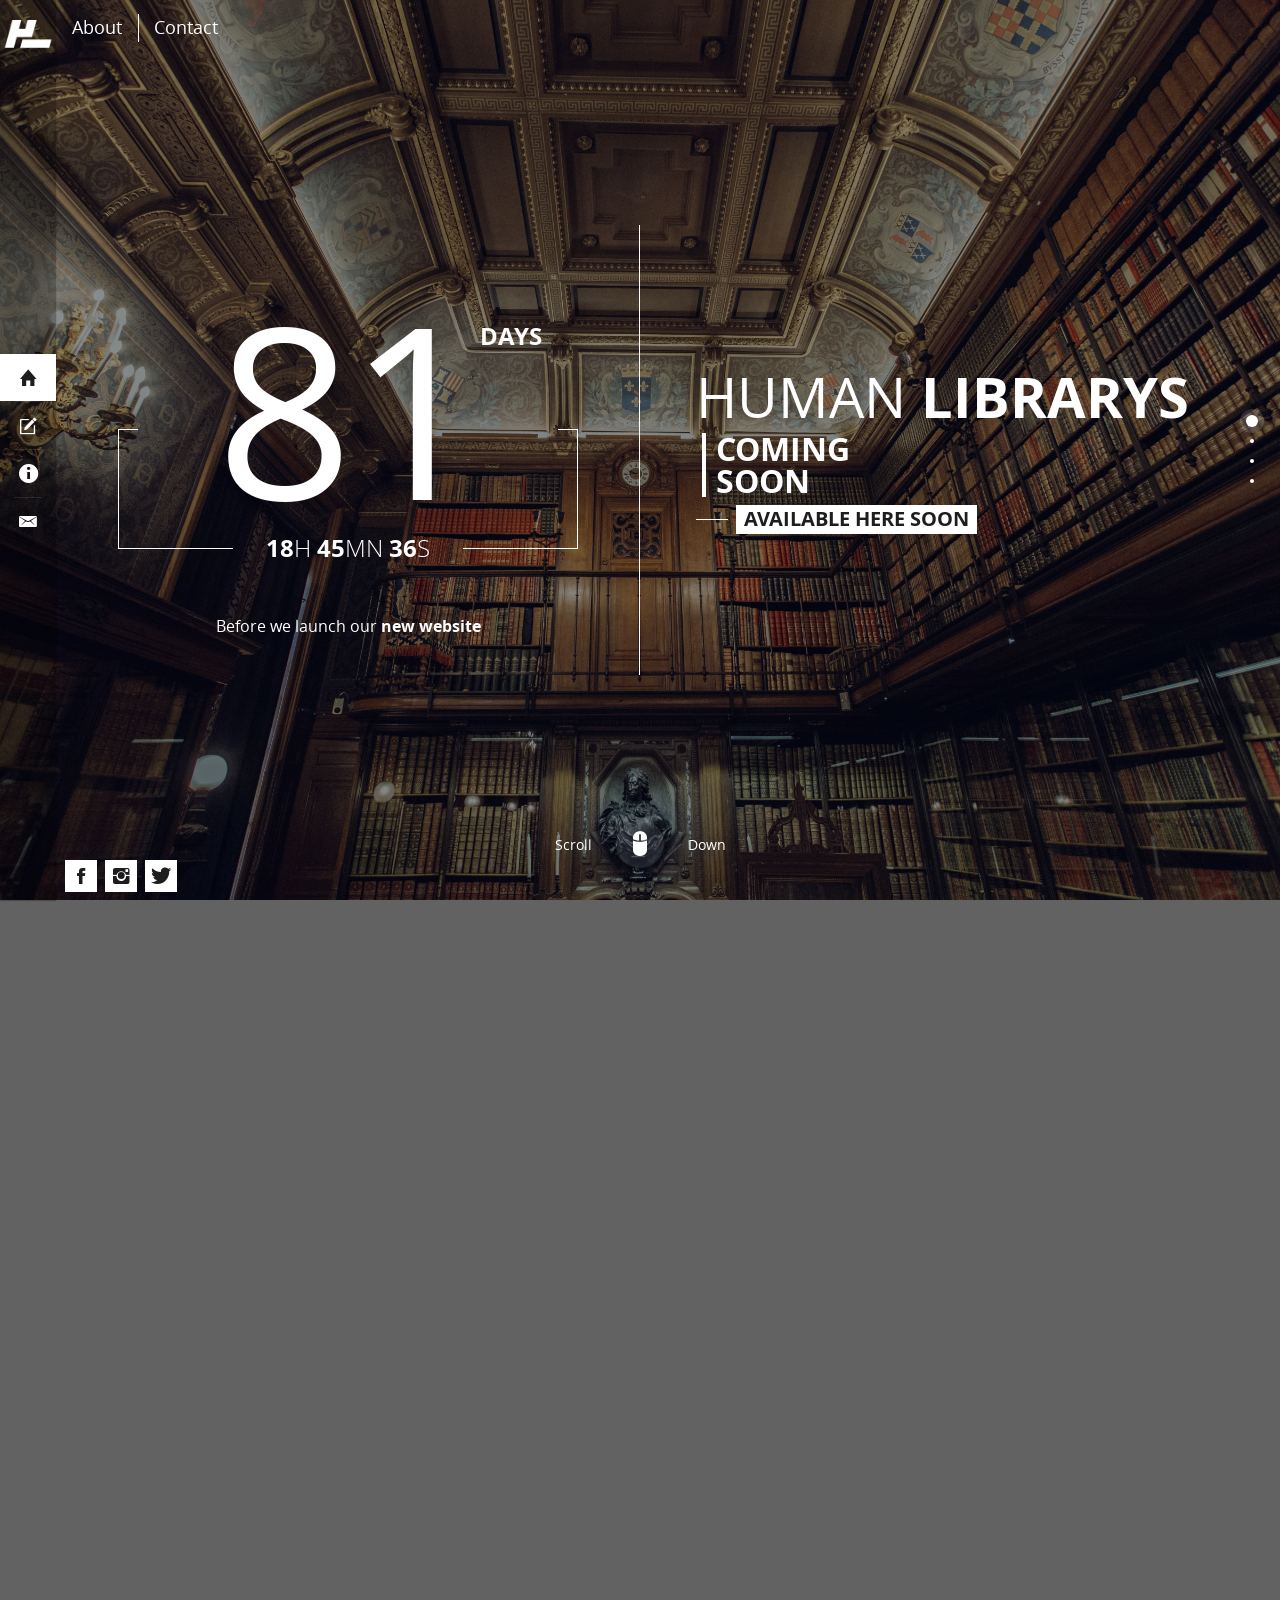
==== index.html @ 9eea52f0 "hlib 0.1" ====
<!DOCTYPE html>

<html class="no-js" lang="en">
    <head>
        <meta http-equiv="content-type" content="text/html; charset=UTF-8">
        <meta charset="utf-8">

        <!-- Page Title Here -->
        <title>Human Librarys</title>
		
        <!-- Page Description Here -->
		<meta name="description" content="HumanLibrarys Landing Page">

        <!-- Disable screen scaling-->
        <meta name="viewport" content="width=device-width, user-scalable=no, initial-scale=1, maximum-scale=1, user-scalable=0">
        
        <!-- Place favicon.ico and apple-touch-icon(s) in the root directory -->
        
        <!-- Initializer -->
        <link rel="stylesheet" href="./css/normalize.css">        
        
        <!-- Web fonts and Web Icons -->
        <link rel="stylesheet" href="./css/pageloader.css">
        <link rel="stylesheet" href="./fonts/opensans/stylesheet.css">
        <link rel="stylesheet" href="./fonts/asap/stylesheet.css">
        <link rel="stylesheet" href="./css/ionicons.min.css">
        
        <!-- Vendor CSS style -->
        <link rel="stylesheet" href="./css/foundation.min.css">
        <link rel="stylesheet" href="./js/vendor/jquery.fullPage.css">
        <link rel="stylesheet" href="./js/vegas/vegas.min.css">
        
		<!-- Main CSS files -->
        <link rel="stylesheet" href="./css/main.css">
        <link rel="stylesheet" href="./css/main_responsive.css">
        <link rel="stylesheet" href="./css/style-color1.css">

        <script src="./js/vendor/modernizr-2.7.1.min.js"></script>
    </head>
    <body id="menu" class="alt-bg">
        <!--[if lt IE 8]>
            <p class="browsehappy">You are using an <strong>outdated</strong> browser. Please <a href="http://browsehappy.com/">upgrade your browser</a> to improve your experience.</p>
        <![endif]-->
        
        <!-- Page Loader -->
        <div class="page-loader" id="page-loader">
            <div><i class="ion ion-loading-d"></i><p>loading</p></div>
        </div>
        
        <!-- BEGIN OF site header Menu -->
		<!-- Add "material" class for a material design style -->
		<header class="header-top">
			
            <div class="menu clearfix">
                <a href="#about-us">about</a>
				
                <!--<div class="menu-cont">
					<p class="text">Menu cont</p>
					<ul class="sub-menu">
						<li><a href="htp://page">My Page</a></li>
					</ul>
				</div>-->
				<!-- Add other menu similar to "about" here -->
                <a href="#contact">contact</a>
            </div>
		</header>
        <!-- END OF site header Menu-->
        
        <!-- BEGIN OF Quick nav icons at left -->
		<nav class="quick-link count-4 nav-left">
			<div class="none">
				<a href="#home">
					<img src="img/logo_only.png" alt="Logo Brand">
				</a>
			</div>

			<ul id="qmenu" class="qmenu">
				<li data-menuanchor="home">
					<a href="#home" class=""><i class="icon ion ion-home"></i>
					</a>
					<span class="title">Home page</span>
				</li>
				<li data-menuanchor="register">
					<a href="#register"><i class="icon ion ion-compose"></i>
					</a>
					<span class="title">Stay in touch</span>
				</li>
				<li data-menuanchor="about-us">
					<a href="#about-us"><i class="icon ion ion-android-information"></i>
					</a>
					<span class="title">About Us</span>
				</li>
				<!--<li data-menuanchor="contact">
					<a href="#contact"><i class="icon ion ion-android-call"></i>
					</a>
					<span class="title">Contact</span>
				</li>-->
				<li data-menuanchor="contact">
					<a href="#contact"><i class="icon ion ion-email"></i>
					</a>
					<span class="title">Contact</span>
				</li>
			</ul>
		</nav>
        <!-- END OF Quick nav icons at left -->
        


        <!-- BEGIN OF site cover -->
        <div class="page-cover" id="s-cover">
            <!-- Cover Background -->
            <div class="cover-bg pos-abs full-size bg-img" data-image-src="img/bg-default.jpg"></div>
			
            <!-- BEGIN OF Slideshow Background -->
            <!--<div class="cover-bg pos-abs full-size slide-show">
				<i class='img' data-src='./img/bg-slide1.jpg'></i>
				<i class='img' data-src='./img/bg-slide2.jpg'></i>
				<i class='img' data-src='./img/bg-slide3.jpg'></i>
				<i class='img' data-src='./img/bg-slide4.jpg'></i>
			</div>-->
            <!-- END OF Slideshow Background -->
            
            <!--BEGIN OF Static video bg  - uncomment below to use Video as Background-->
            <!--<div id="container" class="video-container show-for-medium-up">
                <video autoplay="autoplay" loop="loop" autobuffer="autobuffer" muted="muted"
                       width="640" height="360">
                    <source src="vid/flower_loop.mp4" type="video/mp4">
                </video>
            </div>-->
            <!--END OF Static video bg-->
			
			<!-- Solid color as background -->
<!--            <div class="cover-bg pos-abs full-size bg-color" data-bgcolor="rgb(59, 59, 59)"></div>-->
			
			<!-- Solid color as filter -->
            <div class="cover-bg-mask pos-abs full-size bg-color" data-bgcolor="rgba(0, 0, 0, 0.41)"></div>
            
        </div>
        <!--END OF site Cover -->
		
		<!-- Begin of timer pane -->
		<div class="pane-when " id="s-when">
			<div class="content">
				<!-- Clock -->
				<div class="clock clock-countdown">
					<div class="site-config"
						 data-date="12/31/2016/00:00:00" 
						 data-date-timezone="+0"
						 ></div>					
					<div class="elem-center">
						<div class="digit">
							<span class="days">81</span>
							<span class="txt">days</span>
						</div>
					</div>
					<!-- Logo instead -->
<!--
					<div class="logo">
						<a href="#">
							<img src="img/logo_only.png">
						</a>
					</div>
-->
					
					<div class="elem-bottom">
						<div class="deco"></div>
						
<!--						<span class="days">12</span><span class="thin">D</span>-->
						<span class="hours">18</span><span class="thin">H</span>
						<span class="minutes">45</span><span class="thin">MN</span>
						<span class="seconds">36</span><span class="thin">S</span>
					</div>
				</div> 
				
				
				<footer>
					<p>Before we launch our <strong>new website</strong></p>
				</footer>                
			</div> 
		</div>
		<!-- End of timer pane -->
        
        <!-- BEGIN OF site main content content here -->
        <main class="page-main" id="mainpage">             
            
			<!-- Begin of home page -->
			<div class="section page-home page page-cent" id="s-home">
				
				<!-- Logo -->
				<!--<div class="logo-container">
					<img class="h-logo" src="img/logo_only.png" alt="Logo">
				</div>-->
				<!-- Content -->
				<section class="content">
					
					<header class="header">
						<div class="h-left">
							<h2>Human <strong>Librarys</strong></h2>
						</div>
						<div class="h-right">
							<h3>Coming <br>Soon</h3>
							<h4 class="subhead"><a href="#register">Available here soon</a></h4>
						</div>
					</header>
				</section>
				
				<!-- Scroll down button -->
                <footer class="p-footer p-scrolldown">
                    <a href="#register">
                        <div class="arrow-d">
							<div class="before">Scroll</div>
							<div class="after">Down</div>
							<div class="circle"><i class="ion ion-mouse"></i></div>
						</div>
                    </a>                        
                </footer>
			</div>
			<!-- End of home page -->
            
           
            
            <!-- Begin of register page -->
            <div class="section page-register page page-cent"  id="s-register">
                <section class="content">
                    <header class="p-title">
                        <h3>Register <i class="ion ion-compose"></i></h3> 
						<h4 class="subhead">Register to get our latest news</h4>
                    </header>
                    <div>
                        <form id="mail-subscription" class="form magic send_email_form" method="get" action="ajaxserver/serverfile.php">
                            <p class="invite">Please, write your email below to stay in touch with us :</p>
							<div class="fields clearfix">
								<div class="input">
									<label for="reg-email">Email </label>
									<input id="reg-email" class="email_f"  name="email" type="email" required placeholder="your@email.address" data-validation-type="email"></div>
								<div class="buttons">
									<button id="submit-email" class="button email_b" name="submit_email">Ok</button>
								</div>
							</div>
                            
                            <p class="email-ok invisible"><strong>Thank you</strong> for your subscription. We will inform you.</p>
                        </form>
                    </div>
                </section>
                <footer class="p-footer p-scrolldown">
                    <a href="#about-us">
                        <div class="arrow-d">
							<div class="before">About</div>
							<div class="after">Lorem</div>
							<div class="circle"><i class="ion ion-mouse"></i></div>
						</div>
                    </a>                        
                </footer>
            </div>
            <!-- End of register page -->
            S
            <!-- Begin of about us page -->
            <div class="section page-about page page-cent" id="s-about-us">
                <section class="content">
                    <header class="p-title">
                        <h3>About Us<i class="ion ion-android-information">
                            </i>
                        </h3>
						<h4 class="subhead">We <span class="bold">make</span> only <span class="bold">beautiful</span> things</h4>
                    </header>
                    <article class="text">
                        
                    </article>
                </section>
                <footer class="p-footer p-scrolldown">
                    <a href="#contact">
                        <div class="arrow-d">
							<div class="before">Contact</div>
							<div class="after">Message</div>
							<div class="circle"><i class="ion ion-mouse"></i></div>
						</div>
                    </a>                        
                </footer>
            </div>
            <!-- End of about us page -->
                
            <!-- Begin of Contact page   -->
            <div class="section page-contact page page-cent  bg-color" data-bgcolor="rgba(95, 25, 208, 0.88)s" id="s-contact">
				<!-- Begin of contact information -->
				<div class="slide" id="s-information" data-anchor="information">
					<section class="content">
						<header class="p-title">
							<h3>Contact<i class="ion ion-location">
								</i>
							</h3>
							<ul class="buttons">
								<li class="show-for-medium-up">
									<a title="About" href="#about-us" ><i class="ion ion-android-information"></i></a>
								</li>
								<!--<li>
									<a title="Contact" href="#contact/information"><i class="ion ion-location"></i></a>
								</li>-->
								<li>
									<a title="Message" href="#contact/message"><i class="ion ion-email"></i></a>
								</li>
							</ul>
						</header>
						<!-- Begin Of Page SubSction -->
						<div class="contact">
							<div class="row">
								<div class="medium-6 columns left">
									<ul>
										<li>
											<h4>Address</h4>
											<p>
											<br></p>
										</li>
										<li>
											<h4>Phone</h4>
											<p></p>
										</li>
									</ul>
								</div>
								<div class="medium-6 columns social-links right">
									<ul>

										<!-- legal notice -->
										<li class="show-for-medium-up">
											<h4>Website</h4>
											<p><a href="http://www.humanlibrarys.com">HumanLibrarys</a></p>
										</li>
										<li  class="show-for-medium-up">
											<h4>Find us on</h4>
											<!-- Begin of Social links -->
											<div class="socialnet">
												<a href="#"><i class="ion ion-social-facebook"></i></a>
												<a href="#"><i class="ion ion-social-instagram"></i></a>
												<a href="#"><i class="ion ion-social-twitter"></i></a>
												<a href="#"><i class="ion ion-social-pinterest"></i></a>
												<a href="#"><i class="ion ion-social-tumblr"></i></a>
											</div>
											<!-- End of Social links -->
										</li>
										<li>
											<p><img src="img/logo_only.png" alt="Logo" class="logo"></p>
											<p class="small">Copyright by <strong><a href="#">HumanLibrarys</a></strong>. All right reserved 2016</p>
										</li>
									</ul>

								</div>
							</div>
						</div>
						<!-- End of page SubSection -->
					</section>  
				</div>
				<!-- end of contact information -->
				
				<!-- begin of contact message --> 
				<div class="slide" id="s-message" data-anchor="message">
					<section class="content">
						<header class="p-title">
							<h3>Write to us<i class="ion ion-email">
								</i>
							</h3>
							<ul class="buttons">
								<li class="show-for-medium-up">
									<a title="About" href="#about-us"><i class="ion ion-android-information"></i></a>
								</li>
								<li>
									<a title="Contact" href="#contact/information"><i class="ion ion-location"></i></a>
								</li>
								<!--<li>
									<a title="Message" href="#contact/message"><i class="ion ion-email"></i></a>
								</li>-->
							</ul>
						</header>
						<!-- Begin Of Page SubSction -->
						
						<div class="page-block c-right v-zoomIn">
							<div class="wrapper">
								<div>
									<form class="message form send_message_form" method="get" action="ajaxserver/serverfile.php">
										<div class="fields clearfix">
											<div class="input">
												<label for="mes-name">Name </label>
												<input id="mes-name" name="name" type="text" placeholder="Your Name" required></div>
											<div class="buttons">
												<button id="submit-message" class="button email_b" name="submit_message">Ok</button>
											</div>
										</div>
										<div class="fields clearfix">
											<div class="input">
												<label for="mes-email">Email </label>
												<input id="mes-email" type="email" placeholder="Email Address" name="email" required>
											</div>
										</div>
										<div class="fields clearfix no-border">
											<label for="mes-text">Message </label>
											<textarea id="mes-text" placeholder="Message ..." name="message" required></textarea>

											<div>
												<p class="message-ok invisible">Your message has been sent, thank you.</p>
											</div>
										</div>
									</form>
								</div>
							</div>
						</div>
						<!-- End Of Page SubSction -->
					</section>
						
				</div>
				<!-- End of contact message -->
            </div>
            <!-- End of Contact page  -->   
        
        </main>

        <!-- END OF site main content content here -->  
		
		<!-- Begin of site footer -->
		<footer class="page-footer">
			<div>
				<a href="http://www.facebook.com/highhay" target="_blank"><i class="ion icon ion-social-facebook"></i></a>
				<a href="http://www.instagram.com/miradontsoa" target="_blank"><i class="ion icon ion-social-instagram"></i></a>
				<a href="http://twitter.com/miradontsoa" target="_blank"><i class="ion icon ion-social-twitter"></i></a>
			</div>
		</footer>
		<!-- End of site footer -->

        
<!--        <script src="//ajax.googleapis.com/ajax/libs/jquery/1.11.0/jquery.min.js"></script>-->
        
        <!-- All Javascript plugins goes here -->
<!--		<script src="//code.jquery.com/jquery-1.11.2.min.js"></script>-->
        <script src="./js/vendor/jquery-1.11.2.min.js"></script>
		<!-- All vendor scripts -->
        <script src="./js/vendor/all.js"></script>
		
		<!-- Detailed vendor scripts -->
        <!--<script src="./js/vendor/jquery.fullPage.min.js"></script>
        <script src="./js/vendor/jquery.slimscroll.min.js"></script>
        <script src="./js/vendor/jquery.knob.min.js"></script>
        <script src="./js/vegas/vegas.min.js"></script>
        <script src="./js/jquery.maximage.js"></script>
        <script src="./js/okvideo.min.js"></script>-->
		
		<!-- Downcount JS -->
        <script src="./js/jquery.downCount.js"></script>
		
		<!-- Form script -->
        <script src="./js/form_script.js"></script>
        
		<!-- Javascript main files -->
        <script src="./js/main.js"></script>
         

        <!-- Google Analytics: Uncomment and change UA-XXXXX-X to be your site"s ID. -->
        <!--<script>
            (function(b,o,i,l,e,r){b.GoogleAnalyticsObject=l;b[l]||(b[l]=
            function(){(b[l].q=b[l].q||[]).push(arguments)});b[l].l=+new Date;
            e=o.createElement(i);r=o.getElementsByTagName(i)[0];
            e.src="//www.google-analytics.com/analytics.js";
            r.parentNode.insertBefore(e,r)}(window,document,"script","ga"));
            ga("create","UA-XXXXX-X");ga("send","pageview");
        </script>-->
    </body>
</html>
---- css/pageloader.css ----
/*----------------------------------------------------------------------
Page loader CSS BY HighHay

USAGE:
------
- Add this as an external CSS file and put it before other css links inside
html file
- Add the following tag inside HTML file :
<div class='page-loader'>
    <div><i class='fa fa-spinner  fa-spin'></i><p>loading</p></div>
</div>
------------------------------------------------------------------------*/
.page-loader{
    position: fixed;
    z-index: 200;
    width: 100%;
    height: 100%;
    top:0;
    left:0;
    background: #333333;
    display: block;  
    
}
.page-loader .fa{
    font-size: 2.5rem;
}
.page-loader,
.page-loader.visible{
    -webkit-transition: 0.6s;
    -ms-transition: 0.6s;
    -moz-transition: 0.6s;
    transition: 0.6s;
    opacity: 1;
    visibility: visible;    
}
.page-loader.hidden{
    visibility: hidden;
/*    display: none;*/
    opacity: 0;
    
}
    .page-loader div{
        position: absolute;
        top:50%;
        width: 100%;
        text-align: center;
        color: #fff;
        margin-top: -1rem;
        font-size: 4rem;
    }
        .page-loader div p{
            margin-top: 1.0rem;
            font-size: 1.0rem;
            color: #fff;
            letter-spacing: -0.05rem;
            padding-left: 0.15rem;
            text-transform: uppercase;
            font-family: 'OpenSans'; 
        }
---- fonts/opensans/stylesheet.css ----
/*OpenSans Font*/

@font-face {
    font-family: 'Opensans';
    src: url('OpenSans-Bold-webfont.eot');
    src: url('OpenSans-Bold-webfont.eot?#iefix') format('embedded-opentype'),
         url('OpenSans-Bold-webfont.woff') format('woff'),
         url('OpenSans-Bold-webfont.ttf') format('truetype'),
         url('OpenSans-Bold-webfont.svg#open_sansbold') format('svg');
    font-weight: bold;
    font-style: normal;
}


@font-face {
    font-family: 'Opensans';
    src: url('opensans-light-webfont.eot');
    src: url('opensans-light-webfont.eot?#iefix') format('embedded-opentype'),
         url('opensans-light-webfont.woff') format('woff'),
         url('opensans-light-webfont.ttf') format('truetype'),
         url('opensans-light-webfont.svg#open_sanslight') format('svg');
    font-weight: 300;
    font-style: normal;

}
@font-face {
    font-family: 'OpenSans';
    src: url('opensans-regular-webfont.eot');
    src: url('opensans-regular-webfont.eot?#iefix') format('embedded-opentype'),
         url('opensans-regular-webfont.woff') format('woff'),
         url('opensans-regular-webfont.ttf') format('truetype'),
         url('opensans-regular-webfont.svg#open_sansregular') format('svg');
    font-weight: normal;
    font-style: normal;
}
/*
@font-face {
    font-family: 'OpenSans';
    src: url('opensans-light-webfont.eot');
    src: url('opensans-light-webfont.eot?#iefix') format('embedded-opentype'),
         url('opensans-light-webfont.woff') format('woff'),
         url('opensans-light-webfont.ttf') format('truetype'),
         url('opensans-light-webfont.svg#open_sanslight') format('svg');
    font-weight: 100;
    font-style: normal;

}

@font-face {
    font-family: 'OpenSans';
    src: url('opensans-regular-webfont.eot');
    src: url('opensans-regular-webfont.eot?#iefix') format('embedded-opentype'),
         url('opensans-regular-webfont.woff') format('woff'),
         url('opensans-regular-webfont.ttf') format('truetype'),
         url('opensans-regular-webfont.svg#open_sansregular') format('svg');
    font-weight: normal;
    font-style: normal;
}

@font-face {
    font-family: 'OpenSans';
    src: url('OpenSans-Bold-webfont.eot');
    src: url('OpenSans-Bold-webfont.eot?#iefix') format('embedded-opentype'),
         url('OpenSans-Bold-webfont.woff') format('woff'),
         url('OpenSans-Bold-webfont.ttf') format('truetype'),
         url('OpenSans-Bold-webfont.svg#open_sansbold') format('svg');
    font-weight: bold;
    font-style: normal;
}

@font-face {
    font-family: 'OpenSans';
    src: url('OpenSans-ExtraBold-webfont.eot');
    src: url('OpenSans-ExtraBold-webfont.eot?#iefix') format('embedded-opentype'),
         url('OpenSans-ExtraBold-webfont.woff') format('woff'),
         url('OpenSans-ExtraBold-webfont.ttf') format('truetype'),
         url('OpenSans-ExtraBold-webfont.svg#open_sansextrabold') format('svg');
    font-weight: 900;
    font-style: normal;
}*/
---- fonts/asap/stylesheet.css ----
/*OpenSans Font*/
@font-face {
    font-family: 'Asap';
    src: url('Asap-Regular.otf') format('truetype'); 
    font-weight: normal;
    font-style: normal;

}

@font-face {
    font-family: 'Asap';
    src: url('Asap-Bold.otf') format('truetype');
    font-weight: bold;
    font-style: normal;
}

@font-face {
    font-family: 'Asap';
    src: url('Asap-Italic.otf') format('truetype');
    font-weight: normal;
    font-style: italic;
}

@font-face {
    font-family: 'Asap';
    src: url('Asap-BoldItalic.otf') format('truetype');
    font-weight: bold;
    font-style: italic;
}
---- js/vegas/vegas.min.css ----
.vegas-overlay,.vegas-slide,.vegas-slide-inner,.vegas-timer,.vegas-wrapper{position:absolute;top:0;left:0;bottom:0;right:0;overflow:hidden;border:none;padding:0;margin:0}.vegas-overlay{opacity:.5;background:url(overlays/02.png) center center}.vegas-timer{top:auto;bottom:0;height:2px}.vegas-timer-progress{width:0;height:100%;background:#fff;-webkit-transition:width ease-out;transition:width ease-out}.vegas-timer-running .vegas-timer-progress{width:100%}.vegas-slide,.vegas-slide-inner{margin:0;padding:0;background:center center no-repeat;-webkit-transform:translateZ(0);transform:translateZ(0)}body .vegas-container{overflow:hidden!important;position:relative}.vegas-video{min-width:100%;min-height:100%;width:auto;height:auto}body.vegas-container{overflow:auto;position:static;z-index:-2}body.vegas-container>.vegas-overlay,body.vegas-container>.vegas-slide,body.vegas-container>.vegas-timer{position:fixed;z-index:-1}:root body.vegas-container>.vegas-overlay,:root body.vegas-container>.vegas-slide,_::full-page-media,_:future{bottom:-76px}.vegas-transition-fade,.vegas-transition-fade2{opacity:0}.vegas-transition-fade-in,.vegas-transition-fade2-in{opacity:1}.vegas-transition-fade2-out{opacity:0}.vegas-transition-blur,.vegas-transition-blur2{opacity:0;-webkit-filter:blur(32px);filter:blur(32px)}.vegas-transition-blur-in,.vegas-transition-blur2-in{opacity:1;-webkit-filter:blur(0px);filter:blur(0px)}.vegas-transition-blur2-out{opacity:0}.vegas-transition-flash,.vegas-transition-flash2{opacity:0;-webkit-filter:brightness(25);filter:brightness(25)}.vegas-transition-flash-in,.vegas-transition-flash2-in{opacity:1;-webkit-filter:brightness(1);filter:brightness(1)}.vegas-transition-flash2-out{opacity:0;-webkit-filter:brightness(25);filter:brightness(25)}.vegas-transition-negative,.vegas-transition-negative2{opacity:0;-webkit-filter:invert(100%);filter:invert(100%)}.vegas-transition-negative-in,.vegas-transition-negative2-in{opacity:1;-webkit-filter:invert(0);filter:invert(0)}.vegas-transition-negative2-out{opacity:0;-webkit-filter:invert(100%);filter:invert(100%)}.vegas-transition-burn,.vegas-transition-burn2{opacity:0;-webkit-filter:contrast(1000%) saturate(1000%);filter:contrast(1000%) saturate(1000%)}.vegas-transition-burn-in,.vegas-transition-burn2-in{opacity:1;-webkit-filter:contrast(100%) saturate(100%);filter:contrast(100%) saturate(100%)}.vegas-transition-burn2-out{opacity:0;-webkit-filter:contrast(1000%) saturate(1000%);filter:contrast(1000%) saturate(1000%)}.vegas-transition-slideLeft,.vegas-transition-slideLeft2{-webkit-transform:translateX(100%);-ms-transform:translateX(100%);transform:translateX(100%)}.vegas-transition-slideLeft-in,.vegas-transition-slideLeft2-in{-webkit-transform:translateX(0%);-ms-transform:translateX(0%);transform:translateX(0%)}.vegas-transition-slideLeft2-out,.vegas-transition-slideRight,.vegas-transition-slideRight2{-webkit-transform:translateX(-100%);-ms-transform:translateX(-100%);transform:translateX(-100%)}.vegas-transition-slideRight-in,.vegas-transition-slideRight2-in{-webkit-transform:translateX(0%);-ms-transform:translateX(0%);transform:translateX(0%)}.vegas-transition-slideRight2-out{-webkit-transform:translateX(100%);-ms-transform:translateX(100%);transform:translateX(100%)}.vegas-transition-slideUp,.vegas-transition-slideUp2{-webkit-transform:translateY(100%);-ms-transform:translateY(100%);transform:translateY(100%)}.vegas-transition-slideUp-in,.vegas-transition-slideUp2-in{-webkit-transform:translateY(0%);-ms-transform:translateY(0%);transform:translateY(0%)}.vegas-transition-slideDown,.vegas-transition-slideDown2,.vegas-transition-slideUp2-out{-webkit-transform:translateY(-100%);-ms-transform:translateY(-100%);transform:translateY(-100%)}.vegas-transition-slideDown-in,.vegas-transition-slideDown2-in{-webkit-transform:translateY(0%);-ms-transform:translateY(0%);transform:translateY(0%)}.vegas-transition-slideDown2-out{-webkit-transform:translateY(100%);-ms-transform:translateY(100%);transform:translateY(100%)}.vegas-transition-zoomIn,.vegas-transition-zoomIn2{-webkit-transform:scale(0);-ms-transform:scale(0);transform:scale(0);opacity:0}.vegas-transition-zoomIn-in,.vegas-transition-zoomIn2-in{-webkit-transform:scale(1);-ms-transform:scale(1);transform:scale(1);opacity:1}.vegas-transition-zoomIn2-out,.vegas-transition-zoomOut,.vegas-transition-zoomOut2{-webkit-transform:scale(2);-ms-transform:scale(2);transform:scale(2);opacity:0}.vegas-transition-zoomOut-in,.vegas-transition-zoomOut2-in{-webkit-transform:scale(1);-ms-transform:scale(1);transform:scale(1);opacity:1}.vegas-transition-zoomOut2-out{-webkit-transform:scale(0);-ms-transform:scale(0);transform:scale(0);opacity:0}.vegas-transition-swirlLeft,.vegas-transition-swirlLeft2{-webkit-transform:scale(2) rotate(35deg);-ms-transform:scale(2) rotate(35deg);transform:scale(2) rotate(35deg);opacity:0}.vegas-transition-swirlLeft-in,.vegas-transition-swirlLeft2-in{-webkit-transform:scale(1) rotate(0deg);-ms-transform:scale(1) rotate(0deg);transform:scale(1) rotate(0deg);opacity:1}.vegas-transition-swirlLeft2-out,.vegas-transition-swirlRight,.vegas-transition-swirlRight2{-webkit-transform:scale(2) rotate(-35deg);-ms-transform:scale(2) rotate(-35deg);transform:scale(2) rotate(-35deg);opacity:0}.vegas-transition-swirlRight-in,.vegas-transition-swirlRight2-in{-webkit-transform:scale(1) rotate(0deg);-ms-transform:scale(1) rotate(0deg);transform:scale(1) rotate(0deg);opacity:1}.vegas-transition-swirlRight2-out{-webkit-transform:scale(2) rotate(35deg);-ms-transform:scale(2) rotate(35deg);transform:scale(2) rotate(35deg);opacity:0}.vegas-animation-kenburns{-webkit-animation:kenburns ease-out;animation:kenburns ease-out}@-webkit-keyframes kenburns{0%{-webkit-transform:scale(1.5);transform:scale(1.5)}100%{-webkit-transform:scale(1);transform:scale(1)}}@keyframes kenburns{0%{-webkit-transform:scale(1.5);transform:scale(1.5)}100%{-webkit-transform:scale(1);transform:scale(1)}}.vegas-animation-kenburnsUp{-webkit-animation:kenburnsUp ease-out;animation:kenburnsUp ease-out}@-webkit-keyframes kenburnsUp{0%{-webkit-transform:scale(1.5) translate(0,10%);transform:scale(1.5) translate(0,10%)}100%{-webkit-transform:scale(1) translate(0,0);transform:scale(1) translate(0,0)}}@keyframes kenburnsUp{0%{-webkit-transform:scale(1.5) translate(0,10%);transform:scale(1.5) translate(0,10%)}100%{-webkit-transform:scale(1) translate(0,0);transform:scale(1) translate(0,0)}}.vegas-animation-kenburnsDown{-webkit-animation:kenburnsDown ease-out;animation:kenburnsDown ease-out}@-webkit-keyframes kenburnsDown{0%{-webkit-transform:scale(1.5) translate(0,-10%);transform:scale(1.5) translate(0,-10%)}100%{-webkit-transform:scale(1) translate(0,0);transform:scale(1) translate(0,0)}}@keyframes kenburnsDown{0%{-webkit-transform:scale(1.5) translate(0,-10%);transform:scale(1.5) translate(0,-10%)}100%{-webkit-transform:scale(1) translate(0,0);transform:scale(1) translate(0,0)}}.vegas-animation-kenburnsLeft{-webkit-animation:kenburnsLeft ease-out;animation:kenburnsLeft ease-out}@-webkit-keyframes kenburnsLeft{0%{-webkit-transform:scale(1.5) translate(10%,0);transform:scale(1.5) translate(10%,0)}100%{-webkit-transform:scale(1) translate(0,0);transform:scale(1) translate(0,0)}}@keyframes kenburnsLeft{0%{-webkit-transform:scale(1.5) translate(10%,0);transform:scale(1.5) translate(10%,0)}100%{-webkit-transform:scale(1) translate(0,0);transform:scale(1) translate(0,0)}}.vegas-animation-kenburnsRight{-webkit-animation:kenburnsRight ease-out;animation:kenburnsRight ease-out}@-webkit-keyframes kenburnsRight{0%{-webkit-transform:scale(1.5) translate(-10%,0);transform:scale(1.5) translate(-10%,0)}100%{-webkit-transform:scale(1) translate(0,0);transform:scale(1) translate(0,0)}}@keyframes kenburnsRight{0%{-webkit-transform:scale(1.5) translate(-10%,0);transform:scale(1.5) translate(-10%,0)}100%{-webkit-transform:scale(1) translate(0,0);transform:scale(1) translate(0,0)}}.vegas-animation-kenburnsUpLeft{-webkit-animation:kenburnsUpLeft ease-out;animation:kenburnsUpLeft ease-out}@-webkit-keyframes kenburnsUpLeft{0%{-webkit-transform:scale(1.5) translate(10%,10%);transform:scale(1.5) translate(10%,10%)}100%{-webkit-transform:scale(1) translate(0,0);transform:scale(1) translate(0,0)}}@keyframes kenburnsUpLeft{0%{-webkit-transform:scale(1.5) translate(10%,10%);transform:scale(1.5) translate(10%,10%)}100%{-webkit-transform:scale(1) translate(0,0);transform:scale(1) translate(0,0)}}.vegas-animation-kenburnsUpRight{-webkit-animation:kenburnsUpRight ease-out;animation:kenburnsUpRight ease-out}@-webkit-keyframes kenburnsUpRight{0%{-webkit-transform:scale(1.5) translate(-10%,10%);transform:scale(1.5) translate(-10%,10%)}100%{-webkit-transform:scale(1) translate(0,0);transform:scale(1) translate(0,0)}}@keyframes kenburnsUpRight{0%{-webkit-transform:scale(1.5) translate(-10%,10%);transform:scale(1.5) translate(-10%,10%)}100%{-webkit-transform:scale(1) translate(0,0);transform:scale(1) translate(0,0)}}.vegas-animation-kenburnsDownLeft{-webkit-animation:kenburnsDownLeft ease-out;animation:kenburnsDownLeft ease-out}@-webkit-keyframes kenburnsDownLeft{0%{-webkit-transform:scale(1.5) translate(10%,-10%);transform:scale(1.5) translate(10%,-10%)}100%{-webkit-transform:scale(1) translate(0,0);transform:scale(1) translate(0,0)}}@keyframes kenburnsDownLeft{0%{-webkit-transform:scale(1.5) translate(10%,-10%);transform:scale(1.5) translate(10%,-10%)}100%{-webkit-transform:scale(1) translate(0,0);transform:scale(1) translate(0,0)}}.vegas-animation-kenburnsDownRight{-webkit-animation:kenburnsDownRight ease-out;animation:kenburnsDownRight ease-out}@-webkit-keyframes kenburnsDownRight{0%{-webkit-transform:scale(1.5) translate(-10%,-10%);transform:scale(1.5) translate(-10%,-10%)}100%{-webkit-transform:scale(1) translate(0,0);transform:scale(1) translate(0,0)}}@keyframes kenburnsDownRight{0%{-webkit-transform:scale(1.5) translate(-10%,-10%);transform:scale(1.5) translate(-10%,-10%)}100%{-webkit-transform:scale(1) translate(0,0);transform:scale(1) translate(0,0)}}
---- css/main.css ----
/*-----------------------------------------------------------------
[Legal Notice]

Copyright (c) HighHay/Mivfx
Before using this template, you should agree with themeforest licenses terms.
http://themeforest.net/licenses
-------------------------------------------------------------------*/

/*------------------------------------------------------------------
[Table of contents]
/** CSS Reference
    0. Base Style
        0.button Buttons
        0.color Color bg-XX text-XX
	1. Link and logo at top / .header-top
	2. Dot navigation at right / #fp-nav, #fp-nav.right
	3. Quick links at right / .quick-link
		3.1 quick link position / .quick-link .count-X (where X=1,2,3,4,5)
		3.2 Links
	4. Page footer / .page-footer
	5. Page cover / .page-cover
		5.1. page cover background image,color (overriden by data-bgcolor or data-image-src atributes) / .page-cover .cover-bg
		5.2 Page cover  background mask (overriden by data-bgcolor or data-image-src atributes) / .page-cover .cover-bg-mask
	6. Main page / .page-main
		6.0 Page footer with scroll down button / .p-footer
		6.1 Page general params / .page-cent, .page
		6.3 Page and slide animation / .page.transition , .slide.transition
		6.4 Clock countdown / .page-when, .pane-when .clock
		6.5 Registration form / .page-register
		6.6 About us / .page-about
		6.7 Contact, Message / .page-contact
	7. Video background / .video-container

	Hooks for responsiveness (mobile friendly) can be found in "main_responsive.css" file

**/
/*---------- 
[Colors]
    text color : #FFFFFF, #FFF
    blue : #5677FC
    transluscent white : rgba(255, 255, 255, 0.15) / #fff;
*/

/* 0. Base Style  */
/* initialization */
html {
    color: #fff;
    font-size: 1em;
    line-height: 1.4;
	background: #626262;
}

::-moz-selection {
    background: #fff;
    text-shadow: none;
}


hr {
    display: block;
    height: 1px;
    border: 0;
    border-top: 1px solid #ccc;
    margin: 1em 0;
    padding: 0;
}

audio,
canvas,
img,
svg,
video {
    vertical-align: middle;
}


fieldset {
    border: 0;
    margin: 0;
    padding: 0;
}

textarea {
    resize: vertical;
}

.browsehappy {
    margin: 0.2em 0;
    background: #ccc;
    color: #000;
    padding: 0.2em 0;
}

body, html, h1, h2, h3, h4, h5, h6, a, ul, li{
    
}
body{
    font-family: 'OpenSans';
    background: #fff;
    
    margin: 0;
    padding: 0;
}
ul, li{
    list-style: none outside none;
    margin: 0;
}
iframe{
    border: none;   
}
.pos-rel{
    position: relative;
}
.pos-abs{
    position: absolute;
}
.pos-fix{
    position: fixed;
}
.full-width{
    width: 100%;
    max-width: 1440px;
}
.full-height{
    height: 100%;   
}
.full-size{
    top:0;
    left:0;
    right: 0;
    bottom: 0;
}

.my-button {
    text-transform: uppercase; 
    font-size: 1rem;
    padding: 1em;
    /* padding-top: 0.8rem; */
    padding-bottom: 0.8rem;
    display: inline-block;
    box-sizing: border-box;
    margin: 0;
}

.center-vh{
/*
    height: 100%;
    width: 100%; 
*/
    /* width needed for Firefox */

    /* old flexbox - Webkit and Firefox. For backwards compatibility */
    display: -webkit-box; display: -moz-box;
    /* middle-aged flexbox. Needed for IE 10 */
    display: -ms-flexbox;
    /* new flexbox. Chrome (prefix), Opera, upcoming browsers without */
    display: -webkit-flex;
    display: flex;

    /* old flexbox: box-* */
    -webkit-box-align: center; -moz-box-align: center;
    /* middle flexbox: flex-* */
    -ms-flex-align: center;
    /* new flexbox: various property names */
    -webkit-align-items: center;
    align-items: center;


    -webkit-box-pack: center; -moz-box-pack: center;
    -ms-flex-pack: center;
    -webkit-justify-content: center;
    justify-content: center;    
}
.pos-top{
    top:0;
}
.pos-left{
    left: 0;
}
.pos-right{
    right: 0;
}
.pos-bottom{
    bottom: 0;   
}
.relh100{
    position:relative; height: 100%;   
}
/* Make page full width so reset foundation restriction on max-width*/
.row{
/*    width: 100%;*/
    max-width: 100%;
}


ul, li{
    list-style: none outside none;
    margin: 0;
}

.full-width{
    width: 100%;
    max-width: 100%;
    
    max-width: 1440px;
    margin-left: auto;
    margin-right: auto;
}
.fullscreen-width{
    width: 100%;
    max-width: 100%;
}
.table{
    display: table;
    height: inherit;
    margin: auto;
}
.table-cell{
    display: table-cell;
/*    height: inherit;*/
    vertical-align: middle;
}
.align-center{
    text-align: center;   
}
.align-left{    
    text-align: left;
}
.align-right{
    text-align: right;   
}
.align-justify{
    text-align: justify;   
}
/*
.mask{
    position: relative;
}
*/

/** 0. color Color */
.mask:before
{
    position: absolute;
    top:0;
    left:0;
    bottom: 0;
    right: 0;
    width: 100%;
    height: 100%;
    content: ' ';
    opacity: 0.8;
/*    z-index: 10;*/
}
.title.bg-red,
.bg-red,
.mask-red:before{    
    background: #e51c23;
}
.title.bg-yellow,
.bg-yellow,
.mask-yellow:before{    
    background: #ffeb3b;
}
.title.bg-blue,
.bg-blue,
.mask-blue:before{    
    background: #5677fc;
}
.title.bg-pink,
.bg-pink,
.mask-pink:before{    
    background: #e91e63;
}
.title.bg-green,
.bg-green,
.mask-green:before{    
    background: #259b24;
}
.title.bg-white,
.bg-white,
.mask-white:before{    
    background: #fff;
}
.title.bg-black,
.bg-black,
.mask-black:before{    
    background: #1f1f1f;
}
.title.bg-orange,
.bg-orange,
.mask-orange:before{    
    background: #ff9800;
/*    background: #ef6c00;*/
}
.title.bg-purple,
.bg-purple,
.mask-purple:before{    
    background: #9c27b0;
}
.title.bg-lime,
.bg-lime,
.mask-lime:before{    
    background: #cddc39;
}
.title.bg-bluegrey,
.bg-bluegrey,
.mask-bluegrey:before{    
    background: #607d8b;
}

.title.bg-bluegreylight,
.bg-bluegreylight,
.mask-bluegreylight:before{    
    background: #f0f0f0;
}
.title.bg-bluegreydark,
.bg-bluegreydark,
.mask-bluegreydark:before{    
    background: #37474f;
}
.title.bg-indigo,
.bg-indigo,
.mask-indigo:before{    
    background: #3f51b5;
}
.title.bg-black,
.bg-black,
.mask-black:before{    
    background: #000;
}
.title.bg-black1,
.bg-black1,
.mask-black1:before{    
    background: #333;
}
.title.bg-amber,
.bg-amber,
.mask-amber:before{    
    background: #ffc107;
}

.text-white{
    color: #fff;   
}
.text-black{
    color: #333333;   
}
.text-bold{
    font-weight: bold;   
}
.text-red{
    color: #e51c23;   
}
.text-blue{
    color: #455ede;   
}
.text-orange{
    color: #ff9800;   
}
.text-yellow{
    color: #ffd600;   
}
.text-amber{
    color: #ffc107;   
}
.text-pink{
    color: #e91e63;   
}
.text-lightblue{
    color: #03a9f4;   
}

.small-col-20{
    width: 20%;
}
.box-shadow {
    -webkit-box-shadow: inset 0 1px 0 rgba(255,255,255,0.5),
     0 2px 2px rgba(0,0,0,0.2),
     0 0 4px 1px rgba(0,0,0,0.1);
    -moz-box-shadow: inset 0 1px 0 rgba(255,255,255,0.5),
     0 2px 2px rgba(0,0,0,0.2),
     0 0 4px 1px rgba(0,0,0,0.1);
    -ms-box-shadow: inset 0 1px 0 rgba(255,255,255,0.5),
     0 2px 2px rgba(0,0,0,0.2),
     0 0 4px 1px rgba(0,0,0,0.1);
    box-shadow: inset 0 1px 0 rgba(255,255,255,0.5),
     0 2px 2px rgba(0,0,0,0.2),
     0 0 4px 1px rgba(0,0,0,0.1);
}





/* Viewport visibility animation  */
.hidden{
     opacity:0;
     -webkit-transition: 0.6s;
     -ms-transition: 0.6s;
     transition: 0.6s;
}
.visible{
     opacity:1;
    -ms-transition: 0.6s;
    -webkit-transition: 0.6s;
    transition: 0.6s;
}
.invisible{
    display: none !important;  
}
.s-visible-medium-up{
    opacity:0;
}
strong,
.bold{
	font-weight: bold;
}
.column, .columns{
    padding: 0;   
}
.row .row{
    margin: 0;   
}

/* 1. Link and logo at top  */
.header-top{
    position: fixed;
    z-index: 20;
    top:0;
    left: 56px;
	height: 56px;
/*
	background: rgba(255, 255, 255, 0.15);
	-webkit-box-shadow: 0px 1px 1px 0px rgba(0, 0, 0, 0.2), 0px 0px 2px 0px rgba(0, 0, 0, 0.1);
	box-shadow: 0px 1px 1px 0px rgba(0, 0, 0, 0.2), 0px 0px 2px 0px rgba(0, 0, 0, 0.1);
*/
}
.header-top.material{
	background: rgba(255, 255, 255, 0.15);
	-webkit-box-shadow: 0px 1px 1px 0px rgba(0, 0, 0, 0.2), 0px 0px 2px 0px rgba(0, 0, 0, 0.1);
	box-shadow: 0px 1px 1px 0px rgba(0, 0, 0, 0.2), 0px 0px 2px 0px rgba(0, 0, 0, 0.1);
}

	.header-top>div{
		display: inline-block;
		float: left;
	}
	.header-top .logo img{
		height: 56px;
		width: auto;
		padding: 8px 16px;
	}
	.header-top .logo{
		transition: 0.3s;
	}
	.header-top .logo:hover{
		background: rgba(255, 255, 255, 0.15);
	}

	.header-top.material .menu{
		border-right: 1px solid #f5f5f5;
	}
	.header-top.material .menu:last-child{
		border-right: none;
	}
	.header-top.material .menu a,
	.header-top .menu a{
		height: 56px;
/*		display: inline-block;*/
		display: block;
		float: left;
		background: #fff;
		color: #5677fc;
		text-transform: capitalize;
		text-align: center;
		font-size:18px;
    	font-family: 'Opensans';
		font-weight: normal;
		padding: 14px 16px;
		-webkit-transition: 0.3s;
		transition: 0.3s;
	}
	.header-top .menu a{
		background: transparent;
		font-weight: normal;
/*		font-weight: bold;*/
		color: #fff;
		position: relative;
	}
	.header-top.material .menu a:first-child:after{
		display: none;
	}
	.header-top .menu a:first-child:after{
		display: none;
	}
	.header-top .menu a:after{
		position: absolute;
		left: 0;
		top: 25%;
		height: 50%;
		width: 1px;
		background: #fff;
		content: "";
	}

	.header-top.material .menu a:hover{
		background: #5677fc;
	}
	.header-top .menu a:hover{
		background: rgba(255, 255, 255, 0.15);
		color: #fff;
	}
 
/* 2. Dot navigation at right */
#fp-nav.right{
    right: 0px;
    margin-right: 14px;
	position: absolute;
}
#fp-nav span, .fp-slidesNav span{
    border-color: #fff;
	-webkit-transition: 0.3s;
	transition: 0.3s;
	width: 10px;
	height: 10px;
}
#fp-nav ul li a span{
	background: #fff;
}
#fp-nav li, .fp-slidesNav li {
    display: block;
    width: 10px;
    height: 10px;
    margin: 16px;
    position: relative;
}
	#fp-nav span:after, .fp-slidesNav span:after{	
		background: rgba(255, 255, 255, 0.15);  
		position: absolute;
		content: "";
		
		display: block;
		top: 4px;
		left: 4px;
		right: 4px;
		bottom: 4px;
		border-radius: 100%;
		-webkit-transition: 0.3s;
		transition: 0.3s;
	}
#fp-nav li .active span, .fp-slidesNav .active span{
    background: #fff;
	position: absolute;
}
	#fp-nav li .active span:after, 
	.fp-slidesNav .active span:after{
		top: -6px;
		left: -6px;
		bottom: -6px;
		right: -6px;
	}
/* 3.  Quick links at left*/
.quick-link{
	position: fixed;
	top: 0;
	left: 0;
	bottom: 0;
    width: 56px;
	-webkit-box-shadow: 0px 1px 1px 0px rgba(0, 0, 0, 0.2), 0px 0px 2px 0px rgba(0, 0, 0, 0.1);
	box-shadow: 0px 1px 1px 0px rgba(0, 0, 0, 0.2), 0px 0px 2px 0px rgba(0, 0, 0, 0.1);
	z-index: 100;
	background: rgba(0, 0, 0, 0.26);
}
.quick-link .logo{
	width: 56px;
	height: 56px;
	position: absolute;
	top: 0;
	left: 0;
	background: #1d1d1d;
}
.quick-link .logo a{
	padding: 8px;
	height: 100%;
	width: 100%;
}
.quick-link .logo a:after{
	background: none !important;
}
.quick-link .qmenu{
	position: relative;
	position: absolute;
	top: 50%;
}
.quick-link li{
	list-style: none;
	list-style-position: outside;
	display: block;
	height: 48px;
	width: 56px;
	position: relative;
}
/* 3.1 quick link position : use it to adjust its position */
	.quick-link.count-1 .qmenu{
		margin-top: -24px; /* 48*1/2*/
	}
	.quick-link.count-2 .qmenu{
		margin-top: -48px; /* 48*5/2*/
	}
	.quick-link.count-3 .qmenu{
		margin-top: -72px; /* 48*3/2*/
	}
	.quick-link.count-4 .qmenu{
		margin-top: -96px; /* 48*4/2*/
	}
	.quick-link.count-5 .qmenu{
		margin-top: -120px; /* 48*5/2*/
	}
	.quick-link.count-6 .qmenu{
		margin-top: -144px; /* 48*6/2*/
	}
	.quick-link.count-7 .qmenu{
		margin-top: -168px; /* 48*7/2*/
	}
/* 3.2 Links */
.quick-link a{
/*	background: #fff;*/
/*	background: rgba(255, 255, 255, 0.15);*/
	height: 48px;
	width: 56px;
	display: block;
	text-align: center;
	font-size: 22px;
	padding-top: 0.4rem;
	color: #fff;
	opacity: 1;
	position: relative;
	z-index: 1;
	-webkit-transition: 0.2s;
	transition: 0.2s;
}
.quick-link a:hover{
/*		opacity: 0.5;*/
/*		color: #5677fc;*/
}
.quick-link ul li{
	position: relative;
}
.quick-link ul li:after,
.quick-link a:after{
	position: absolute;
	content: "";
	background: rgba(255,255,255,0);
	border-radius: 100%;
	top: 0;
	left: 0;
	right: 0;
	bottom: 1px;
	-webkit-transform: scale(0.5);
	transform: scale(0.5);
/*		transition: 0.3s cubic-bezier(0.175, 0.885, 0.32, 1.275);*/
	-webkit-transition: 0.2s cubic-bezier(0.215, 0.61, 0.355, 1);
	transition: 0.2s cubic-bezier(0.215, 0.61, 0.355, 1);
	z-index: -1;
}
.quick-link li:before{
	position: absolute;
	content: "";
	width: 50%;
	left: 25%;
	bottom: 0;
	border-bottom: 1px solid #fff;
}
.quick-link li:last-child:before{
	border-bottom: none;
}
.quick-link ul li.active:after,
.quick-link a:hover:after{
	-webkit-transform: none;
	transform: none;
	border-radius: 0;
	background: rgba(255,255,255,0.15);
	background: #5677fc;
}

.quick-link ul li.active:after{
	background: rgba(230, 230, 230, 0.12);
}
.quick-link a.marked{
	color: #fff;
	background: #5677fc;
}
	.quick-link .title{
		position: absolute;
		font-size: 12px;
		left: 64px;
		top: 17px;
		color: #fff;
		font-family: "Opensans";
		text-transform: uppercase;
		text-align: left;
		width: 100px;
		border-bottom: 1px solid currentColor;
		display: block;
		transform: translateX(10px);
		-webkit-transition: 0.3s;
		transition: 0.3s;
		visibility: hidden;
		opacity: 0;
		text-shadow: 0 0 10px #000;
	}
	.quick-link li:hover .title{
		-webkit-transform: none;
		transform: none;
		display: block;
		opacity: 1;
		visibility: visible;
	}

/* 4. Page footer */
.page-footer{
	z-index: 100;
	position: fixed;
	bottom: 8px;
	left: 56px;
	margin-left: 9px;
	color: #fff;
	font-size:18px;
	font-family: 'Opensans';
	font-weight: normal;
}
.page-footer a:first-child{
/*	margin-left: 8px;*/
}
.page-footer a{
	color: #fff;
	-webkit-transition: 0.3s;
	transition: 0.3s;
	float: left;
	display: block;
	margin-right: 8px;
	padding: 4px ;
	width: 32px;
	height: 32px;
	text-align: center;
	background: #fff;
	color: #1d1d1d;
}
.page-footer a .ion{
	font-size: 1.2em;
}
.page-footer a:hover{
	opacity: 0.8;
}


/* 5. Page cover */
.page-cover{
    width: 100%;
    position: fixed;
    height: 100%;
    z-index: 0;
}
    /* 5.1. Page cover background image,color */
    .page-cover .cover-bg{
        background: url(../img/bg-default.jpg);
        background-repeat: no-repeat;
        background-size: cover;
        background-position: center;
        background-attachment: fixed;
        z-index: -3;
    }
	.page-cover .cover-bg.bg-color{
        background-image: none;
        z-index: -3;
    }

    /* 5.2 Page cover  background mask */
    .page-cover .cover-bg.cover-bg-mask{
        background: rgba(0, 0, 0, 0.12);
        background-repeat: no-repeat;
        background-size: cover;
        background-attachment: fixed; 
        z-index: 0;
        -webkit-transition: 2s;
        -ms-transition: 2s;
        transition: 2s;
    }
	/* 5.3 background slide */
	.page-cover .vegas-timer {
		display: none;
	}
/* 6. Main Page */
.page-main{  
    position: relative;
	margin-left: 50%;
    width: 50%;
    height: 100%;
}
 
/* 6.0 Page footer with scroll down button */
.p-footer {
    bottom: 0;
    position: absolute;
    width: 100%;
    padding-top: 5rem;
}
.p-footer .icon{
	position: absolute;
	top: 24px;
	color: #fff;
	text-align: center;
	width: 24px;
	margin-left: -12px;
	font-size: 20px;
	transition: 0.3s;
}
	.p-footer .text{
		font-size: 12px;
		font-family: "Opensans";
		text-transform: uppercase;
	}
.p-footer:hover .icon{
	opacity: 0;
	-webkit-transform: scale(0);
	transform: scale(0);
}
.p-footer .arrow-d{
    position: relative;
    width: 1px;
    background: rgba(255, 255, 255, 0.1);
    height: 48px;
    width: 48px;
/*    left: 50%;*/
    left: 0;
    bottom: 32px;
	margin: 0;
	display: block;
	border: 0px solid #fff;
	border-radius: 100%;
    margin-left: -24px;   
	transition: 0.3s;
	font-family: "Opensans";
	color: #fff;
	font-size: 14px;
}
	.p-footer .arrow-d:hover{
		background: #5677fc;
		background: #fff;
	}
	.p-footer .arrow-d.gone{
		-webkit-transform: scale(0);   
		transform: scale(0);   
		-webkit-transition: 0.2s;
		transition: 0.2s;
	}
	.p-footer .arrow-d .circle{
		top: 12px;
		bottom: 12px;
		left: 12px;
		right: 12px;
		position: absolute;
		content: "\f340";
		font-size: 28px;
		line-height: 0;
		margin-top: -2px;
		font-family: "Ionicons";
		color: #fff;
/*		background: #fff;*/
		border-radius: 100%;
		-webkit-transition: 0.3s;
		transition: 0.3s;
	}

	.p-footer .arrow-d .circle:after{
		top: 12px;
		bottom: 12px;
		left: 12px;
		right: 12px;
		position: absolute;
		content: "";
		background: #fff;
		border-radius: 100%;
		-webkit-transition: 0.3s ;
		transition: 0.3s ;
	}
	.p-footer .arrow-d .after,
	.p-footer .arrow-d .before{
		top: 14px;
		position: absolute;
		-webkit-transition: 0.3s;
		transition: 0.3s;
		opacity: 1;
	}
	/* Hover animation */
	.p-footer .arrow-d:hover .after,
	.p-footer .arrow-d:hover .before{
		opacity: 0.15;
	}
	.p-footer .arrow-d:hover .circle{
		background: #5677fc;
		background: rgba(86, 119, 252, 0);
		top: 0px;
		bottom: 0px;
		left: 0px;
		right: 0px; 
	}
	.p-footer .arrow-d:hover .circle:after{	
		border-radius: 0;
		left: 23px;
		right: 23px;
	}
	.p-footer .arrow-d .before{
		text-align: right;
		float: right;
		right: 72px;
	}
	.p-footer .arrow-d .after{
		text-align: left;
		float: left;
		left: 72px;
	}
	.p-footer .arrow-d:after,
	.p-footer .arrow-d:before{
		position: absolute; content: ' ';
		width: 24px;
		height: 24px;
		left: 12px;
		margin-left: 0.5px;
	/*
		-webkit-transform: rotateY(45deg);
		-ie-transform: rotateY(45deg);
	*/
		border: 2px solid rgba(255, 255, 255, 0.15);
		border-left-color: transparent;
		border-top-color: transparent;  
		-ms-transition: 0.3s;
		-webkit-transition: 0.3s;
		transition: 0.3s;
	}
	.p-footer .arrow-d:after{   
		border-right-color: transparent;  
		top: 12px;
		left: 36px;
		-ms-transform: rotateZ(-45deg); 
		-webkit-transform: rotateZ(-45deg); 
		transform: rotateZ(-45deg); 
	}
	.p-footer .arrow-d:before{  
		border-bottom-color: transparent;
		top: 12px; 
		left: -12px;
		-ms-transform: rotateZ(-135deg);
		-moz-transform: rotateZ(-135deg);
		transform: rotateZ(-135deg);
	}
	.p-footer .arrow-d.no-change:after, 
	.p-footer .arrow-d:hover:after{ 
		margin-top: 1px;
		top: 16px; 
		left: 16px;
		bottom: 16px;
		right: 16px;
		width: auto;
		height: auto;
		border: 2px solid #1d1d1d;
		border-left-color: transparent;
		border-top-color: transparent;  
		border-right-color: transparent; 
		-ms-transform: rotateZ(45deg);
		-webkit-transform: rotateZ(45deg);
		transform: rotateZ(45deg);
	}
	.p-footer .arrow-d.no-change:before,
	.p-footer .arrow-d:hover:before{
/*		margin-top: 1px;*/
		top: 16px;
		left: 16px;
		bottom: 16px;
		right: 16px;
		width: auto;
		height: auto;

		border: 2px solid #1d1d1d;
		border-left-color: transparent;
		border-top-color: transparent;  
		border-bottom-color: transparent;
		-ms-transform: rotateZ(45deg);
		-webkit-transform: rotateZ(45deg);
		transform: rotateZ(45deg);
	}
	.p-footer:hover .arrow-d.no-change:after, 
	.p-footer:hover .arrow-d.no-change:before{
		top: 4rem;
	}
	.p-footer .arrow-d a{
		color: inherit;
	}
/* 6.1 Page general params */

.page{    
    position: relative;
    width: 100%;
    height: 100%;
}
.page-cent{
    width: 100%;   
    position: relative;
    text-align: center;
}
.page-cent .content p{
}
.page-cent .content{
    width: 720px;
    width: 100%;
    margin: 0 auto;
	padding-top: 72px;
	padding-bottom: 72px;
    padding-left: 56px;
    padding-right: 56px;
    display: inline-block; 
    -ms-transition: 0.6s;
    -webkit-transition: 0.6s;
    transition: 0.6s;
	text-align: left;
    font-family: 'Opensans';
	color: #fff;
}

.page-cent .p-title{
    display: block;
    margin-bottom: 0.5rem;
}
.page-cent .p-title h3{
    text-transform: uppercase;   
    font-size: 32px;
    padding-left: 0px;
    text-align: left;
    display: inline-block;
	color: #fff;
    font-family: 'Opensans';
	font-weight: bold;
	border-bottom: 8px solid #5677fc;
}
.page-cent .p-title h2{
    text-transform: uppercase;   
    font-size: 56px;
	line-height: 1.3em;
    text-align: left;
	margin-top: 0.3em;
	margin-bottom: 0.3em;
    display: block;
	color: #fff;
    font-family: 'Opensans';
}

/* Page general structure */
.page .p-title i{
    display: inline-block;
    margin-left: 0.5em;
    margin-right: 0em;
	font-size: 0.8em;
}
.page-cent .text{	
    font-family: 'Opensans';
	color: #fff;
	text-align: left;
}
.page p{    
    font-family: 'Opensans';
    color: #ffffff;
    font-size: 16px;
    margin-bottom: 0.75rem;
}
.page p.small{
/*	font-size: 14px;*/
	font-size: 15px;
}
.page p.center{
	text-align: center;
}
.page p.upper{
    text-transform: uppercase;
}
.page p.light{
    font-family: 'OpenSans-Light';
}
.page h4{
	text-transform: uppercase;
	font-weight: bold;
    color: #ffffff;
    font-size: 20px;
	margin-bottom: 0;
	margin-top: 0;
}

.page h2,
.page h3,
.page h4{
    font-family: 'Opensans';
    color: #ffffff;
}

/* 6.2 Page and slide animation */
.slide,
.page .content,
.page-home .logo-container ,
.page{
	-webkit-transition: 0.8s background , 0.6s transform, 0.6s opacity;
	transition: 0.8s background , 0.6s transform, 0.6s opacity;
	-webkit-transform: none;
	transform: none;
	background: transparent;
/*
	-webkit-perspective: 1000px;
	perspective: 1000px;
*/
	border: none;
}
.page .content{
	z-index: 1;
}
.page:before{
	position: absolute;
	top: 0;
	left: 0;
	right: 0;
	bottom: 0;
	background: transparent;
	content: '';
	z-index: 0;
	-webkit-visibility: hidden;
	visibility: hidden;
	-webkit-transition: 0.8s background , 0.6s transform, 0.8s visibility;
	transition: 0.8s background , 0.6s transform, 0.8s visibility;
	-webkit-transform: none;
	transform: none;
}
.page.transition:before{
	-webkit-visibility: visible;
	visibility: visible;
	-webkit-transform: scale(0.8);
	transform: scale(0.8);
/*	background: rgba(255, 255, 255, 0.15);*/
}
.page-home.transition .logo-container{
	-webkit-transform: translateY(20px) scale(0.1);
	transform: translateY(20px) scale(0.1);
	opacity: 0;
}
.page.transition .content{
	-webkit-transform: scale(0.85);
	transform: scale(0.85);
}
.slide.transition{
	-webkit-transform: scale(0.8);
	transform: scale(0.8);
	background: rgba(255, 255, 255, 0.15);
}
/* 6.3 Home page */
.page-home .content ,
.page-home.page-cent .content {
	position: relative;
	max-width: 1200px;
	width: 100%;
}
.page-home .logo-container{
	position: absolute;
	top: 100px;
	width: 100%;
	text-align: center;
}

.page-home .logo-container img.h-logo{
	position: relative;
	display: inline-block;
	/* adjust below according t your llogo dimension */
	height: 100px;
	width: auto;
}

.page-home .content .header{
	margin: 0 auto;
	text-align: left;
/*	text-align: center;*/
	position: relative;
}
.page-home .content .header>div{
/*	display: inline-block;*/
	position: relative;
}

.page-home .content h2{
	text-transform: uppercase;
	font-size: 56px;
	text-align: left;
	line-height: 1em;
}

.page-home .content h3{
	text-align: left;
	text-transform: uppercase;
	font-size: 32px;
	line-height: 1em;
	font-weight: bold;
	border-left: 4px solid currentColor;
	padding-left: 10px;
	margin-left: 6px;
	max-width: 180px;
}

.page .content .subhead{
	display: block;
	text-align: left;
	position: absolute;
	position: relative;
	padding-left: 40px;
	color: rgba(255,255,255,0.2);
	-webkit-transition: 0.3s;
	transition: 0.3s;
/*	width: 300px;*/
/*	border-top: 1px solid currentColor;*/
}
.page .content .subhead:before{
	position: absolute;
	content: '';
	height: 1px;
	width: 32px;
	background: currentColor;
	left: 0px;
	top: 14px;
}
	
.page .content .subhead:hover{
	color: #fff;
}

.page .content .subhead a{
	color: inherit;
}
/* 6.4 Clock countdown */
.pane-when{
	position: fixed;
	left: 56px;
	top: 0;
	bottom: 0;
	right: 50%;
}
.pane-when:after{
	position: absolute;
	content: "";
	top: 25%;
	right: 0;
	height: 50%;
	width: 1px;
	border-left: 1px solid #fff; 
}
/* Logo */
.pane-when .logo{
	width: 460px;
	margin: 0 auto;
	text-align: center;
	margin-top: -120px;
	position: relative;
}
.pane-when .logo img{
	height: 240px;
	width: auto;
}
/* Clock */
.pane-when .clock{
	width: 460px;
/*	height: 430px;*/
	margin: 0 auto;
	margin-top: 50%;
	position: relative;
}

.pane-when .content{
		position: absolute;
		top: 50%;
		left: 0;
		right: 0;
	}
	.pane-when::after {
/*		display: none;*/
	}
	.pane-when .clock{
		margin-top: -60px;
	}

/* Mask to disable click */

.pane-when .clock:before{
	
}

.pane-when .clock .text{
    position: relative; 
    width: 100%;
    font-family: 'Opensans';
	font-weight: normal;
    letter-spacing: 0;
    margin-top: 0.5em;
    display: block;
    text-transform: uppercase;
    color: #fff;
	text-align: center;
}
.pane-when .clock .block:last-child .digit:after{
    display: none;
}
.pane-when .clock .elem-center{
    display: inline-block;
    position: relative;
    text-align: center;
	width: 100%;
	top: 0;
	bottom: 0;
	margin-top: -100px;
}
.pane-when .clock .elem-center .digit{
    position: relative; 
    font-size: 240px;
	letter-spacing: -0.02em;
	line-height: 1;
    font-family: 'Opensans';
	font-weight: 500;
    color: #fff;
    display: block;
	width: auto;
}
.pane-when .clock .elem-center .txt{
	position: absolute;
	right: auto;
	letter-spacing: 0em;
	top: 1.4em;
	text-transform: uppercase;
    font-family: 'Opensans';
	font-weight: bold;
	font-size: 24px;
	width: auto;
}
.pane-when .clock .elem-center .text.top{
	bottom: 124%;
}
.pane-when .clock .elem-center .text.top img{
	height: 65px;
	margin-bottom: 20px;
}

.pane-when .clock .elem-bottom{
	position: relative;
	width: 100%;
/*	text-transform: uppercase;*/
    font-family: 'Opensans';
	font-weight: bold;
	font-size: 24px;
	color: #fff;
	text-align: center;
}

.pane-when .clock .elem-bottom .thin{
	font-weight: 100;
}
.pane-when .clock .elem-bottom:after,
.pane-when .clock .elem-bottom:before{
	position: absolute;
	content: '';
	border-bottom: 1px solid #fff;
	height: 1px;
	bottom: 17px;
}
.pane-when .clock .elem-bottom:before{
	right: 0;
	left: 75%;
}
.pane-when .clock .elem-bottom:after{
	left: 0;
	right: 75%;
}
.pane-when .clock .elem-bottom .deco:after,
.pane-when .clock .elem-bottom .deco:before{
	position: absolute;
	content: '';
/*	background: #fff;*/
	border: 1px solid #fff;
	width: 20px;
	height: 120px;
	bottom: 17px;
}
.pane-when .clock .elem-bottom .deco:before{
	left: 0;
	right: auto;
	border-right: none;
	border-bottom: none;
}
.pane-when .clock .elem-bottom .deco:after{
	right: 0;
	left: auto;
	border-left: none;
	border-bottom: none;
}
.pane-when footer {
	padding: 16px 48px;
	margin-top: 32px;
}
.pane-when footer p{
	color: #fff;
	text-align: center;
    font-family: 'Opensans';
}
/* 6.5 Registration form */
.page-register .content{
/*    margin-top: -4rem;*/
/*
    padding-left: 1em;
    padding-right: 1em;
*/
/*    padding-top: 0.2rem;*/
}
.page-register .form{  
	max-width: 480px;
}
.page .form{  
}
.page .form input{ 
    background: transparent;
/*    background: #f4f;*/
    border: none;
    color: #fff;
    padding: 0em 1em;
	padding-bottom: 0.3em;
    font-family: 'Opensans';
    font-size: 20px;
    box-shadow: none;
    display: inline-block;
/*    min-width: 400px;*/
	position: absolute;
    width: auto;
	width: 100%;
	bottom: 0;
	left: 80px;
	right: 0;
	margin-bottom: 0;
}
.page .form.send_email_form input{
	
}
.page .form.send_email_form .fields{
	margin-top: 48px;
	background: rgba(255, 255, 255, 0.10);
	padding-left: 16px;
	height: 46px;
	min-height: 36px;
}

.page .form.send_email_form .buttons,
.page .form.send_email_form .buttons button{
	height: 45px;
}
.page .form label{
	display: inline-block;
    font-family: 'Opensans';
	font-weight: bold;
    font-size: 20px;
    color: #fff;
	text-transform: uppercase;
    display: inline-block;
	margin-bottom: 0.35em;
	padding-top: 0.40em;
}
.page .form .fields{
	margin-top: 24px;
	position: relative;
    border-bottom: 1px solid #5677fc;
}
.page .form .fields.no-border{
	border: none;
}
.page .form .fields>div{
	float: left;
}
.page .form .fields .buttons{ 
	position: absolute;
	bottom: 0;
	right: -.5px;
}
.page .form button{ 
    background: #5677fc;
    color: #fff;
    font-family: 'Opensans';
	font-weight: bold;
    font-size: 20px;
    text-transform: uppercase;
    padding: 0.5rem 1rem; 
    margin-bottom: 0;
	position: relative;
	-webkit-transition: 0.3s;
	transition: 0.3s;
	z-index: 2;
}
.page .form button:after{
	z-index: -1;
	position: absolute;
	top: 50%;
	left: 50%;
	right: 50%;
	bottom: 50%;
	content: "";
	background: #fff;
	opacity: 0;
	border-radius: 120px;
	-webkit-transition: 0.3s;
	transition: 0.3s;	
}
.page .form button:hover:after{
	opacity: 1;
	border-radius: 0;
	top: 0;
	left: 0;
	right: 0;
	bottom: 0;
}
.page .form button:hover{
	background: transparent;
	color: #5677fc;
}
.page .form textarea{ 
    background: #fff;
    border: 1px solid currentColor;
    color: #626262;
    padding: 0.5em 1em;
    min-width: 200px;    
    font-size: 20px;
	font-family: "Opensans";
    display: block;
    width: 100%;
    box-shadow: none;
    min-height: 108px;
	margin-top: 3px;
} 
.page .message-ok{
    margin-bottom: 0;
    position: absolute;
    font-size: 20px;
}

/* 6.6 About us */
.page-about .content{
    
/*    margin-top: -4rem;*/
    border: none;
/*
    padding-left: 1em;
    padding-right: 1em;
*/
    padding-top: 112px;
    padding-bottom: 112px;
}
.page-about .article{
       max-width: 480px;
    margin: auto;
}

/* 6.7 Contact, Message */
.page-contact{  
/*    margin-top: -1rem;*/
}

.page-contact .fp-controlArrow {
	display: none;
}
.page-contact .p-title{
	position: relative;
}
.page-contact .p-title .buttons{
	position: absolute;
	bottom: 8px;
	right: 0;
	background: rgba(255,255,255,0.15);
	display: inline-block;
}

.page-contact .p-title .buttons li{
	position: relative;
	display: block;
	width: 48px;
	float: left;
}
.page-contact .p-title .buttons a{
	text-align: center;
	width: 48px;
	height: 48px;
	display: inline-block;
	position: relative;
	margin: 0;
}
.page-contact .p-title .buttons a i{
	margin: 0;
	font-size: 24px;
	padding-top: 0.5em;
}

.page-contact .p-title .buttons a:after{
	position: absolute;
	content: "";
	background: rgba(255,255,255,0);
	border-radius: 100%;
	top: 0;
	left: 0;
	right: 0;
	bottom: 0;
	-webkit-transition: 0.2s;
	transition: 0.2s;
}
.page-contact .p-title .buttons a:hover:after{
	border-radius: 0;
	background: rgba(255,255,255,0.15);
}
.page-contact .contact li{
	margin-top: 20px;
}
.page-contact .contact img{
	height: 56px;
	width: auto;
}
.page-contact a{
    color: #fff;
}
.page-contact .right{
	text-align: right;
}
	.page-contact .social-links .page-header .header-title{
        display: none;
    }
    .page-contact .socialnet{
		margin-right: -10px;
	}
    .page-contact .socialnet a{
        color: #fff;
		font-size: 24px;
        margin-bottom:  0.25rem;
        display: inline-block;
		width: 1.5em;
        border-radius: 1em;
        background: transparent; 
		position: relative;
		text-align: center;
    }
    .page-contact .socialnet a:after{
		position: absolute;
		content: "";
		top: 0;
		left: 0;
		right: 0;
		bottom: 0;
		background: transparent;
        -ms-transition: 0.3s;
        -webkit-transition: 0.3s;
        transition: 0.3s;
		border-radius: 100%;
	}
    .page-contact .socialnet a:hover:after{
        border-radius: 0;
        background: rgba(255, 255, 255, 0.15); 
        color: #fff;       
    }
/* Form */

/* 7. Video background */
/* 7.1. static video background */
.video-container{
    position: fixed;
    width: 100%;
    height: 100%;
    top:0;
    left:0;
    z-index: -2;
}
.video-container video{
    height: 724px; 
    width: 1287px; 
    margin-top: -42px; 
    margin-left: 0px;   
}
.video-container iframe{    
    width: 100%;
    height: 100%;
}
.show-for-medium-up{
    display: none;   
}
---- css/main_responsive.css ----
/*-----------------------------------------------------------------
[Legal Notice]

Copyright (c) HighHay/Mivfx
Before using this template, you should agree with themeforest licenses terms.
http://themeforest.net/licenses
-------------------------------------------------------------------*/


/** CSS-AddOn for Large screen First responsiveness approch */



/* Screen small than 1024px */
@media (max-width : 1024px){
	.pane-when{
	}
	.pane-when .content{
		position: absolute;
		top: 50%;
		left: 0;
		right: 0;
	}
	.pane-when::after {
/*		display: none;*/
	}
	.pane-when .clock{
		width: 270px;
		margin-top: 20px;
	}
	.pane-when .clock .elem-center .digit{
    	font-size: 140px;
	}
	.pane-when .clock .elem-center .txt {
		top: 1em;
		font-size: 20px;
	}
	.pane-when .clock .elem-bottom .deco:after,
	.pane-when .clock .elem-bottom .deco:before{
		width: 10px;
		height: 70px;
		bottom: 17px;
	}
	.pane-when .clock .elem-bottom:before{
		right: 0;
		left: 85%;
	}
	.pane-when .clock .elem-bottom:after{
		left: 0;
		right: 85%;
	}
	.pane-when .clock .elem-bottom {
		font-size: 20px;
	}
	.pane-when .clock .elem-bottom>span{
		margin-top: -6px;
		vertical-align: top;
		display: inline-block;
	}
	
	.page-cent .content ,
    .page-about .content {
		padding-left: 32px;
		padding-right: 56px;
	}
	
}
/* Screen Small than 768px */
@media (max-width : 768px){
	.pane-when .clock{
		width: 210px;
		margin-top: 20px;
	}
	.pane-when .clock .elem-center .digit{
    	font-size: 96px;
	}
	.pane-when .clock .elem-center .txt {
		top: 1em;
		font-size: 20px;
	}
	.pane-when .clock .elem-bottom .deco:after,
	.pane-when .clock .elem-bottom .deco:before{
		width: 10px;
		height: 70px;
		bottom: 17px;
	}
	.pane-when .clock .elem-bottom:before{
		right: 0;
		left: 85%;
	}
	.pane-when .clock .elem-bottom:after{
		left: 0;
		right: 85%;
	}
	.pane-when .clock .elem-bottom {
		font-size: 20px;
	}
	.pane-when .clock .elem-bottom>span{
		margin-top: -6px;
		vertical-align: top;
		display: inline-block;
	}
	
	
	
	.pane-when .clock .elem-center .txt {
		top: 1.2em;
		font-size: 16px;
	}
}
/* Screen Small than 720px */
@media (max-width : 720px){
	
	#fp-nav.right{
		right: 5px;
	}
    .page .content .clock {
		-webkit-transform: scale(0.6);
		transform: scale(0.6);
	}
	.page-cent .content{
    	width: 100%;
	}
	
	.page-cent .content ,
	.page-about .content {
		padding-left: 16px;
		padding-right: 56px;
	}
	.page .form label ,
	.page .form input ,
	.page .form button ,
	.page .form textarea ,
	.page h4 ,
	.page-footer ,
	.header-top .menu a ,
	.page p{
		font-size: 14px;
	}
	.page .form.send_email_form .fields{
		height: 35px;
	}
	.page .form.send_email_form .buttons,
	.page .form.send_email_form .buttons button{
		height: 34px;
	}
	.page-cent .p-title h3{
		font-size: 24px;
		border-bottom-width: 5px;
	}
	.page-cent .p-title h2{
		font-size: 30px;
	}
	.header-top .menu a {
		padding-top: 17px;
	}
	.header-top .logo img {
		padding: 12px 10px;
	}
	.page-home .content h2 {
		font-size: 40px;
	}
	.page-home .content h3 {
		font-size: 16px;
	}
    
}
/* Screen small than 600 */

/* Screen small than 600 Nexus 7, iPhone 6 plus : 412px*/
@media (max-width : 600px){
	.pane-when{
		top: 48px;
		left: 0;
		right: 20px;
		bottom: auto;
/*		transform: scale(0.5)*/
	}
	.pane-when::after {
		display: none;
	}
	.pane-when .clock{
		width: 180px;
		margin-top: 64px;
		float: right;
	}
	.pane-when .clock .elem-center .digit{
    	font-size: 96px;
	}
	.pane-when .clock .elem-center .txt {
		top: -4px;
		right: 0;
		font-size: 12px;
	}
	.pane-when .clock .elem-bottom .deco:after,
	.pane-when .clock .elem-bottom .deco:before{
		width: 10px;
		height: 48px;
		bottom: 17px;
	}
	.pane-when .clock .elem-bottom:before{
		right: 0;
		left: 85%;
	}
	.pane-when .clock .elem-bottom:after{
		left: 0;
		right: 85%;
	}
	.pane-when .clock .elem-bottom {
		font-size: 14px;
	}
	.pane-when .clock .elem-bottom>span{
		margin-top: -6px;
		vertical-align: top;
		display: inline-block;
	}
	.pane-when .content{
/*		transform: scale(0.5);*/
		float: right;
	}
	.pane-when footer{
		padding: 0;
		margin: 0;
		float: right;
	}
	.pane-when footer p{
		font-size: 14px;
	}
	/* Main page */
	.page-main{
		margin-left: auto;
		width: 100%;
	}
	.page-cent .content, .page-about .content {
		padding-left: 64px;
		padding-right: 20px;
		padding-bottom: 96px;
	}
	.section .fp-tableCell{
		vertical-align: bottom;
	}
	.p-footer .arrow-d {
		bottom: 72px;
		display: none;
	}
	#fp-nav.right {
		right: 0;
		margin-right: 2px;
		bottom: 16px;
		top: auto;
	}
}

/* Screen small than 360px */
@media (max-width : 360px){
	
	.page-contact .fields:first-child ,
	.page-contact .contact .columns li:first-child {
		margin-top: 0;
	}
	.page-contact .form .fields,
	.page-contact .contact .columns li{
		margin-top: 10px;
	}
	.page .form textarea {
		min-height: 64px;
	}
	
	
	.contact .social-links{
		display: none;
	}
	
}
/* Screen small than 320px */
@media (max-width : 320px){
	.pane-when{
		top: 36px;
		left: 0;
		right: 20px;
		bottom: auto;
	}
	.pane-when::after {
		display: none;
	}
	.pane-when .clock{
		width: 180px;
		margin-top: 28px;
		float: right;
	}
	.pane-when .clock .elem-center .digit{
    	font-size: 72px;
	}
	.page-cent.page-contact .content{
		padding-bottom: 40px;
	}
	
	.page-cent .p-title h2 {
		font-size: 24px;
	}
	.p-footer {
		display: none;
	}
	.header-top {
		height: 32px;
	}
	.header-top .logo img {
		height: 32px;
		padding: 0px 10px;
	}
	.header-top .menu a {
		height: 32px;
		padding-top: 5px;
	}
	
	.page-home .logo-container{
		top: 40px;
	}
	.page-home .logo-container img.h-logo{
		height: 80px;
	}
	.page .form label ,
	.page .form input ,
	.page .form button ,
	.page .form textarea ,
	.page h4 ,
	.page-footer ,
	.header-top .menu a ,
	.page p{
		font-size: 12px;
	}
	.page-cent .p-title h3{
		font-size: 20px;
		border-bottom-width: 5px;
	}
	.page-cent .p-title h2{
		font-size: 20px;
	}
	.header-top .menu a {
		padding-top: 6px;
	}
}


 
/* Responsive height */
@media (max-height : 600px){
	.social-links{
		display: none;
	}
	.p-footer {
		display: none;
	}
}
/* Responsive height */
@media (max-height : 420px){
	
	.page .content .clock {
		-webkit-transform: scale(0.4) translateX(-125%) translateY(-125%);
		transform: scale(0.4) translateX(-125%) translateY(-125%);
		position: absolute;
		top: 50%;
		left: 50%;
	} 
	.quick-link {
		top: auto;
		bottom: 0;
	}
	.header-top {
		height: 32px;
	}
	.header-top .logo img {
		height: 32px;
		padding: 0px 10px;
	}
	.header-top .menu a {
		height: 32px;
		padding-top: 5px;
	}
	.columns.left{
		width: 50%;
	}
	.columns.right{
		width: 50%;
	}
	.page-home .logo-container{
		top: 40px;
	}
	.page-home .logo-container img.h-logo{
		height: 80px;
	}
	.page-contact .fields:first-child ,
	.page-contact .contact .columns li:first-child {
		margin-top: 0;
	}
	.page-contact .form .fields,
	.page-contact .contact .columns li{
		margin-top: 5px;
	}
	.page .form textarea {
		min-height: 64px;
	}
	
	.p-footer .arrow-d {
		bottom: 10px;
		display: none;
	}
	.page-footer{
		display: none;
	}
}
---- css/style-color1.css ----
.page .content .subhead {
	color: #fff;
}
.quick-link ul li.active::after {
    background: #fff;
}
.quick-link ul li.active a {
	color: #1D1D1D;
}
.quick-link ul li.active a:hover {
	color: #fff;
}
.quick-link li::before {
    border-bottom: 1px solid rgba(255, 255, 255, 0.1);
}
.page .content .subhead a {
    color: #1d1d1d;
    background: #fff;
    display: inline-block;
    padding: 0 8px;
	padding-bottom: 1px;
/*    line-height: ;*/
}
.page-cent .p-title h3 {
    border-bottom-color: rgba(255, 255, 255, 0.2);
}
.page .form button {
    background: #fff;
	color: #1d1d1d;
}
.page .form button:hover {
    background: #1d1d1d;
	color: #ffffff;
}
.page .form button:after{
	background: #1d1d1d;
}
.page .form .fields{
    border-bottom-color: #ffffff;
}
.quick-link a:hover:after{
	background: #1d1d1d;
}
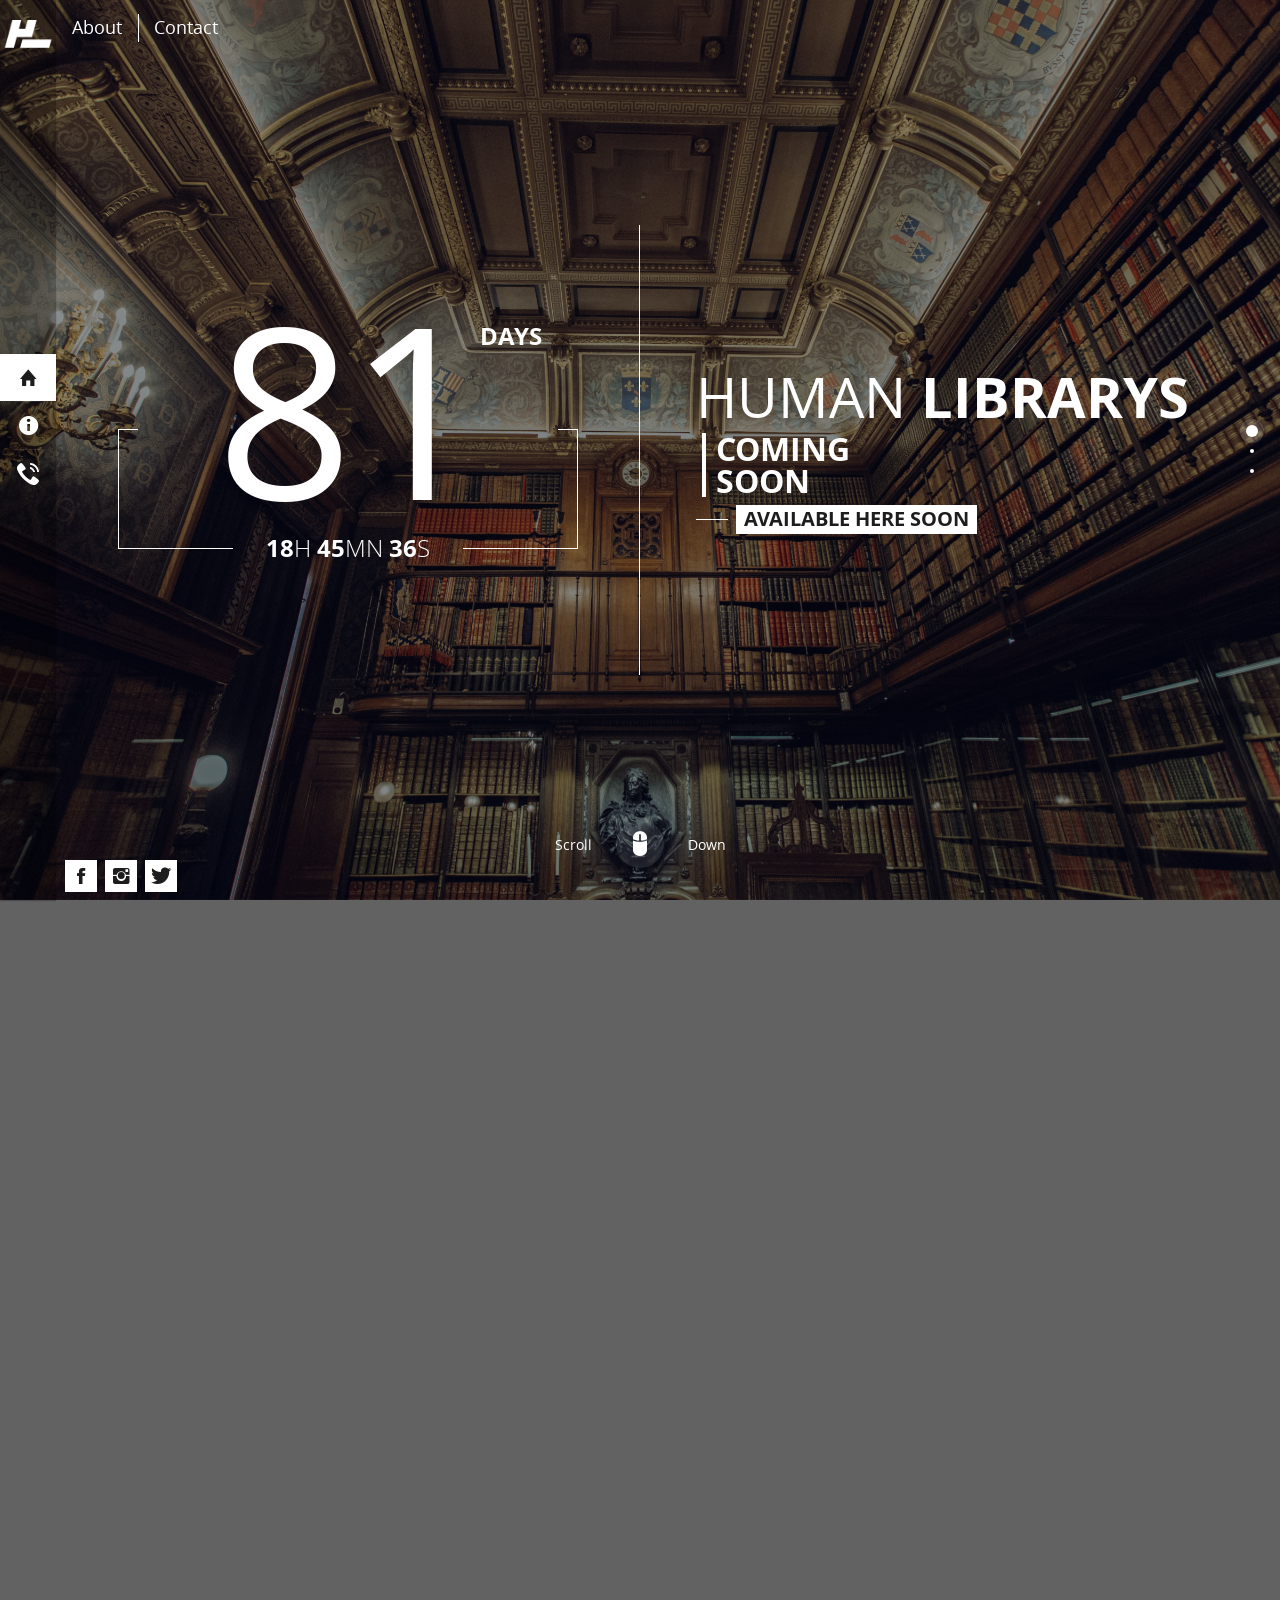
==== commit b74c203e: "update update" ====
--- a/index.html
+++ b/index.html
@@ -21,8 +21,10 @@
         
         <!-- Web fonts and Web Icons -->
         <link rel="stylesheet" href="./css/pageloader.css">
+        
         <link rel="stylesheet" href="./fonts/opensans/stylesheet.css">
         <link rel="stylesheet" href="./fonts/asap/stylesheet.css">
+       <!-- <link rel="stylesheet" href="./fonts/nanum/stylesheet.css"> -->
         <link rel="stylesheet" href="./css/ionicons.min.css">
         
         <!-- Vendor CSS style -->
@@ -52,7 +54,7 @@
 		<header class="header-top">
 			
             <div class="menu clearfix">
-                <a href="#about-us">about</a>
+                <a href="#register">about</a>
 				
                 <!--<div class="menu-cont">
 					<p class="text">Menu cont</p>
@@ -61,7 +63,7 @@
 					</ul>
 				</div>-->
 				<!-- Add other menu similar to "about" here -->
-                <a href="#contact">contact</a>
+                <a href="#about-us">contact</a>
             </div>
 		</header>
         <!-- END OF site header Menu-->
@@ -75,31 +77,25 @@
 			</div>
 
 			<ul id="qmenu" class="qmenu">
+				<!-- Home -->
 				<li data-menuanchor="home">
 					<a href="#home" class=""><i class="icon ion ion-home"></i>
 					</a>
 					<span class="title">Home page</span>
 				</li>
-				<li data-menuanchor="register">
-					<a href="#register"><i class="icon ion ion-compose"></i>
-					</a>
-					<span class="title">Stay in touch</span>
-				</li>
+                <!-- Register -->
+                <li data-menuanchor="register">
+                    <a href="#register"><i class="icon ion ion-android-information"></i>
+                    </a>
+                    <span class="title">About Us</span>
+                </li>
+				<!-- About-US -->
 				<li data-menuanchor="about-us">
-					<a href="#about-us"><i class="icon ion ion-android-information"></i>
+					<a href="#about-us"><i class="icon ion ion-android-call"></i>
 					</a>
 					<span class="title">About Us</span>
 				</li>
-				<!--<li data-menuanchor="contact">
-					<a href="#contact"><i class="icon ion ion-android-call"></i>
-					</a>
-					<span class="title">Contact</span>
-				</li>-->
-				<li data-menuanchor="contact">
-					<a href="#contact"><i class="icon ion ion-email"></i>
-					</a>
-					<span class="title">Contact</span>
-				</li>
+				<!-- Contact -->
 			</ul>
 		</nav>
         <!-- END OF Quick nav icons at left -->
@@ -107,17 +103,17 @@
 
 
         <!-- BEGIN OF site cover -->
-        <div class="page-cover" id="s-cover">
+        <div class="page-cover" iksemtd="s-cover">
             <!-- Cover Background -->
             <div class="cover-bg pos-abs full-size bg-img" data-image-src="img/bg-default.jpg"></div>
 			
             <!-- BEGIN OF Slideshow Background -->
-            <!--<div class="cover-bg pos-abs full-size slide-show">
+            	<!--<div class="cover-bg pos-abs full-size slide-show">
 				<i class='img' data-src='./img/bg-slide1.jpg'></i>
-				<i class='img' data-src='./img/bg-slide2.jpg'></i>
-				<i class='img' data-src='./img/bg-slide3.jpg'></i>
-				<i class='img' data-src='./img/bg-slide4.jpg'></i>
-			</div>-->
+				<!--<i class='img' data-src='./img/bg-slide2.jpg'></i>-->
+				<!--<i class='img' data-src='./img/bg-slide3.jpg'></i>
+				<i class='img' data-src='./img/bg-slide4.jpg'></i>-->
+			</div>
             <!-- END OF Slideshow Background -->
             
             <!--BEGIN OF Static video bg  - uncomment below to use Video as Background-->
@@ -170,12 +166,7 @@
 						<span class="minutes">45</span><span class="thin">MN</span>
 						<span class="seconds">36</span><span class="thin">S</span>
 					</div>
-				</div> 
-				
-				
-				<footer>
-					<p>Before we launch our <strong>new website</strong></p>
-				</footer>                
+				</div>                 
 			</div> 
 		</div>
 		<!-- End of timer pane -->
@@ -199,14 +190,14 @@
 						</div>
 						<div class="h-right">
 							<h3>Coming <br>Soon</h3>
-							<h4 class="subhead"><a href="#register">Available here soon</a></h4>
+							<h4 class="subhead"><a href="#home">Available here soon</a></h4>
 						</div>
 					</header>
 				</section>
 				
 				<!-- Scroll down button -->
                 <footer class="p-footer p-scrolldown">
-                    <a href="#register">
+                    <a href="#about-us">
                         <div class="arrow-d">
 							<div class="before">Scroll</div>
 							<div class="after">Down</div>
@@ -220,7 +211,7 @@
            
             
             <!-- Begin of register page -->
-            <div class="section page-register page page-cent"  id="s-register">
+        <!-- <div class="section page-register page page-cent"  id="s-register">
                 <section class="content">
                     <header class="p-title">
                         <h3>Register <i class="ion ion-compose"></i></h3> 
@@ -253,7 +244,7 @@
                 </footer>
             </div>
             <!-- End of register page -->
-            S
+            
             <!-- Begin of about us page -->
             <div class="section page-about page page-cent" id="s-about-us">
                 <section class="content">
@@ -261,10 +252,15 @@
                         <h3>About Us<i class="ion ion-android-information">
                             </i>
                         </h3>
-						<h4 class="subhead">We <span class="bold">make</span> only <span class="bold">beautiful</span> things</h4>
+						<h4 class="subhead">What <span class="bold">is</span> Human <span class="bold">Librarys</span>?</h4>
+                    
                     </header>
                     <article class="text">
-                        
+                        <p>휴먼라이브러리스란
+비전문가들도 얼마든지 자신의 정보와 재능을 매매할 수 있는
+<strong>Connection Networking Service</strong> 입니다.
+현대 정보화 사회에서 필수적인 정보 그리고 인적 네트워크를 통해 누구나 스마트하게 현 시대의 혜택을 보다 가깝고 편리하게 누릴 수 있는
+사람들이 모인 곳 <strong>HumanLibrarys</strong> 입니다</p>
                     </article>
                 </section>
                 <footer class="p-footer p-scrolldown">
@@ -306,13 +302,8 @@
 								<div class="medium-6 columns left">
 									<ul>
 										<li>
-											<h4>Address</h4>
-											<p>
-											<br></p>
-										</li>
-										<li>
 											<h4>Phone</h4>
-											<p></p>
+											<p>010-4510-9448</p>
 										</li>
 									</ul>
 								</div>
--- a/fonts/nanum/stylesheet.css
+++ b/fonts/nanum/stylesheet.css
@@ -0,0 +1,12 @@
+@font-face{
+    font-family:ng;
+    src:url(NanumGothic.eot);
+    
+    src:local(※), url(NanumGothic.woff) format(‘woff’)
+}
+
+body{
+    font-family:'나눔고딕', 'NanumGothic', ng;
+    
+}
+
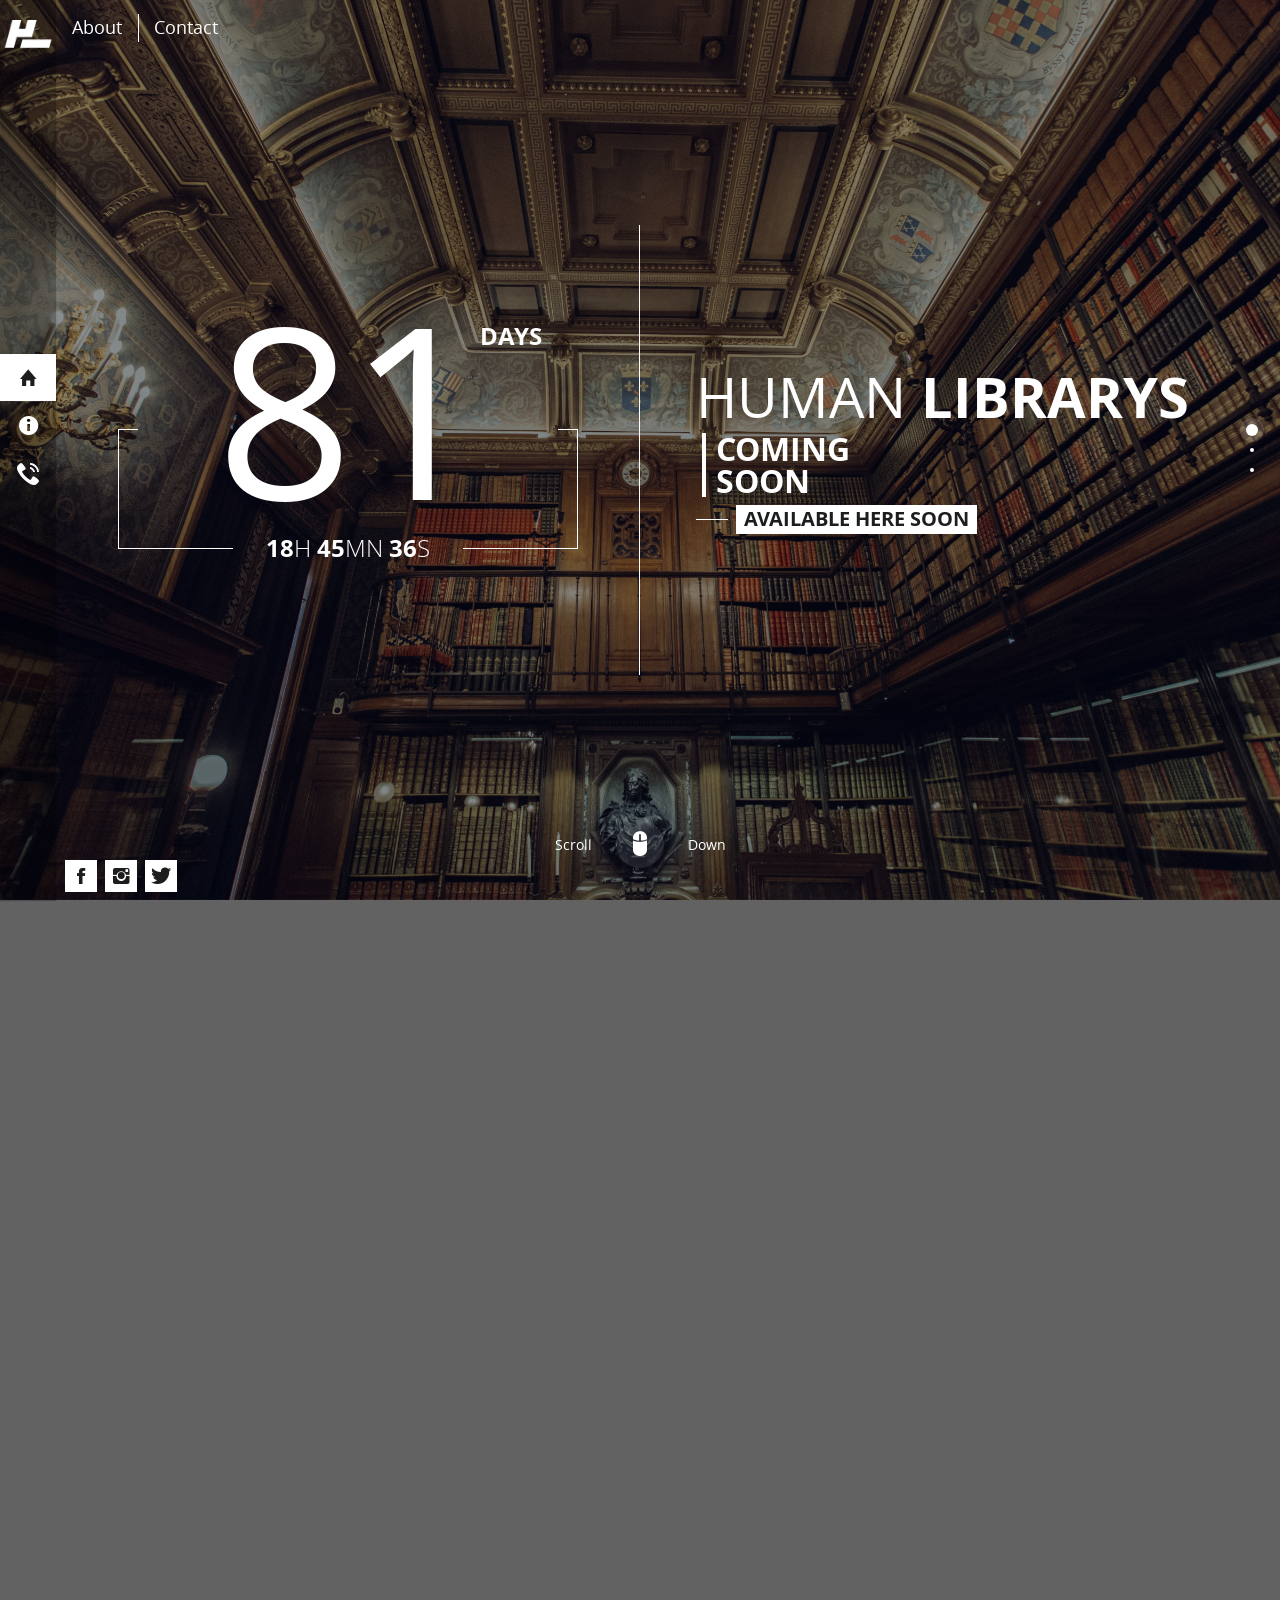
==== commit ceb264fc: "update" ====
--- a/index.html
+++ b/index.html
@@ -407,9 +407,9 @@
 		<!-- Begin of site footer -->
 		<footer class="page-footer">
 			<div>
-				<a href="http://www.facebook.com/highhay" target="_blank"><i class="ion icon ion-social-facebook"></i></a>
-				<a href="http://www.instagram.com/miradontsoa" target="_blank"><i class="ion icon ion-social-instagram"></i></a>
-				<a href="http://twitter.com/miradontsoa" target="_blank"><i class="ion icon ion-social-twitter"></i></a>
+				<a href="http://www.facebook.com/humanlibrarys" target="_blank"><i class="ion icon ion-social-facebook"></i></a>
+				<a href="http://www.instagram.com/humanlibrarys" target="_blank"><i class="ion icon ion-social-instagram"></i></a>
+				<a href="http://twitter.com/humanlibrarys" target="_blank"><i class="ion icon ion-social-twitter"></i></a>
 			</div>
 		</footer>
 		<!-- End of site footer -->
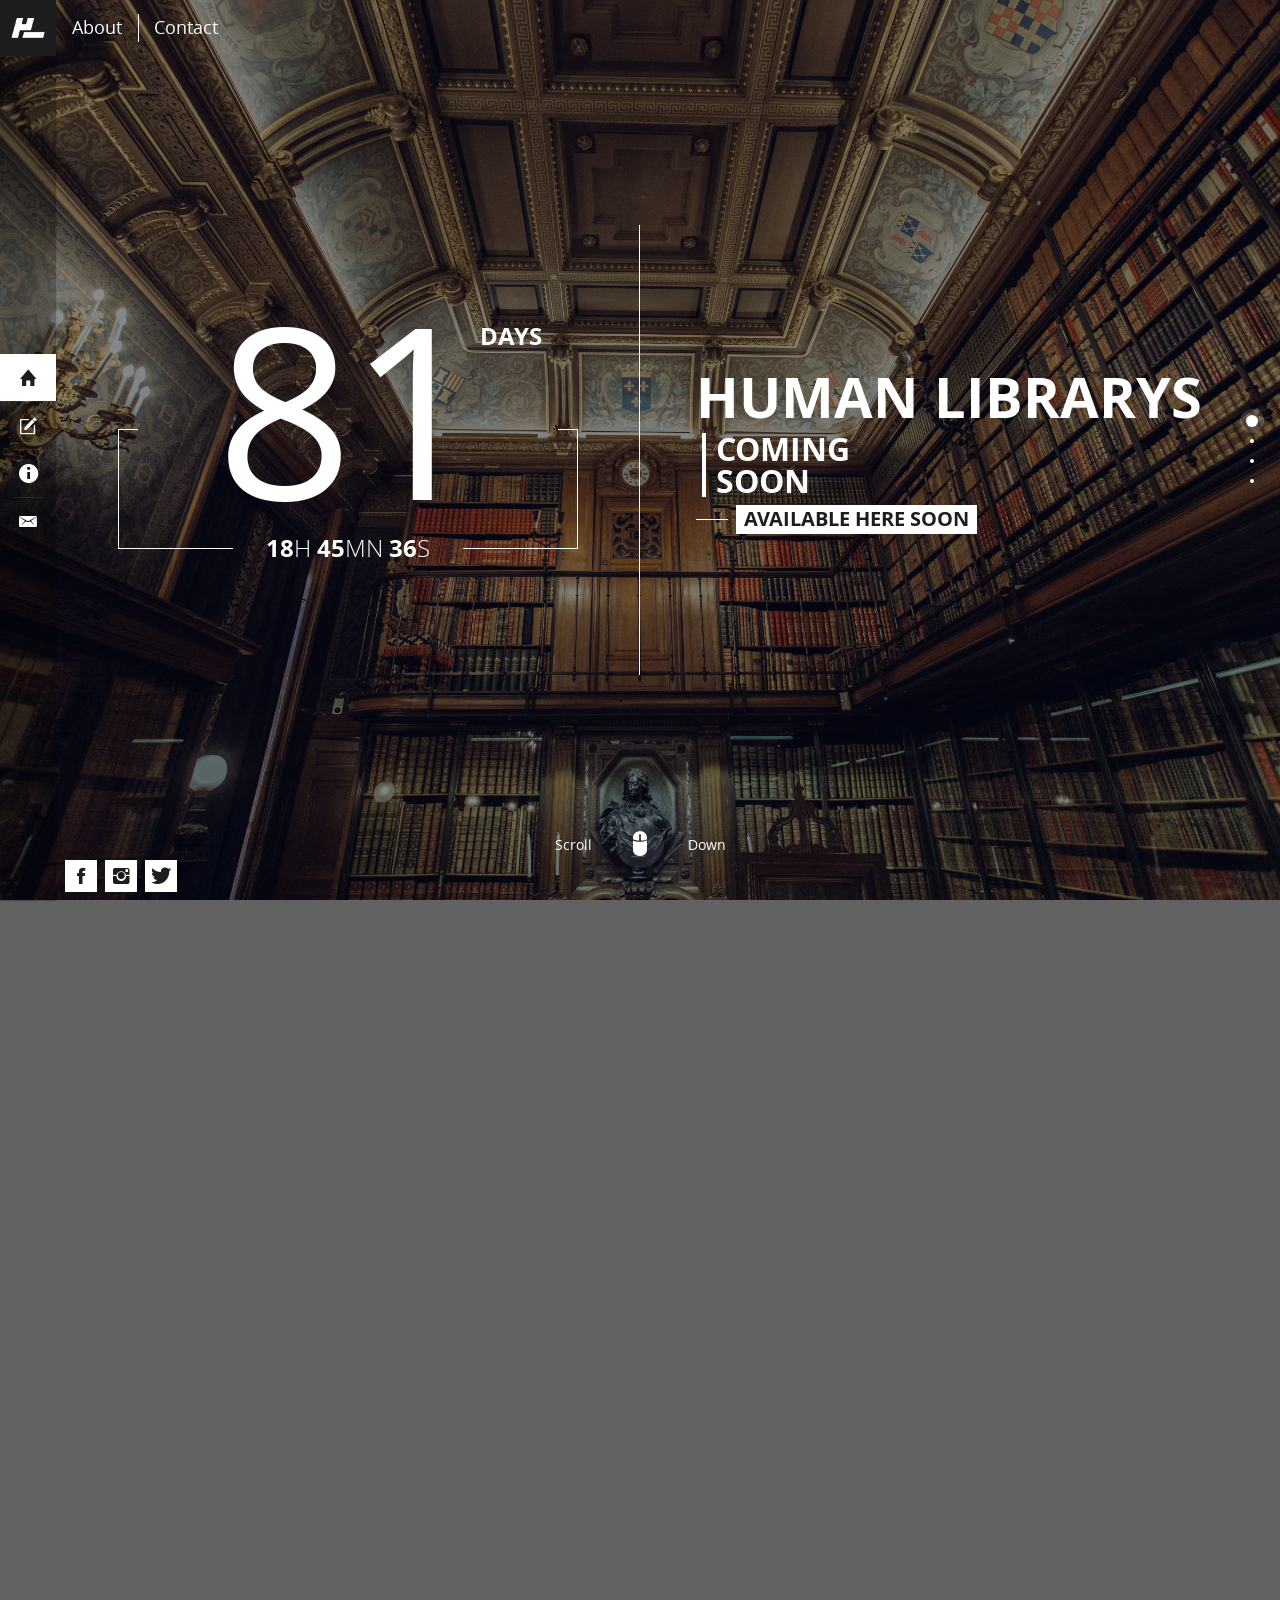
==== commit 4f94f572: "final" ====
--- a/index.html
+++ b/index.html
@@ -1,5 +1,4 @@
 <!DOCTYPE html>
-
 <html class="no-js" lang="en">
     <head>
         <meta http-equiv="content-type" content="text/html; charset=UTF-8">
@@ -9,11 +8,11 @@
         <title>Human Librarys</title>
 		
         <!-- Page Description Here -->
-		<meta name="description" content="HumanLibrarys Landing Page">
+		<meta name="description" content="Human Librarys">
 
         <!-- Disable screen scaling-->
         <meta name="viewport" content="width=device-width, user-scalable=no, initial-scale=1, maximum-scale=1, user-scalable=0">
-        
+
         <!-- Place favicon.ico and apple-touch-icon(s) in the root directory -->
         
         <!-- Initializer -->
@@ -21,10 +20,8 @@
         
         <!-- Web fonts and Web Icons -->
         <link rel="stylesheet" href="./css/pageloader.css">
-        
         <link rel="stylesheet" href="./fonts/opensans/stylesheet.css">
         <link rel="stylesheet" href="./fonts/asap/stylesheet.css">
-       <!-- <link rel="stylesheet" href="./fonts/nanum/stylesheet.css"> -->
         <link rel="stylesheet" href="./css/ionicons.min.css">
         
         <!-- Vendor CSS style -->
@@ -36,7 +33,7 @@
         <link rel="stylesheet" href="./css/main.css">
         <link rel="stylesheet" href="./css/main_responsive.css">
         <link rel="stylesheet" href="./css/style-color1.css">
-
+        
         <script src="./js/vendor/modernizr-2.7.1.min.js"></script>
     </head>
     <body id="menu" class="alt-bg">
@@ -54,7 +51,7 @@
 		<header class="header-top">
 			
             <div class="menu clearfix">
-                <a href="#register">about</a>
+                <a href="#about-us">about</a>
 				
                 <!--<div class="menu-cont">
 					<p class="text">Menu cont</p>
@@ -63,39 +60,44 @@
 					</ul>
 				</div>-->
 				<!-- Add other menu similar to "about" here -->
-                <a href="#about-us">contact</a>
+                <a href="#contact">contact</a>
             </div>
 		</header>
         <!-- END OF site header Menu-->
         
         <!-- BEGIN OF Quick nav icons at left -->
 		<nav class="quick-link count-4 nav-left">
-			<div class="none">
+			<div class="logo">
 				<a href="#home">
 					<img src="img/logo_only.png" alt="Logo Brand">
 				</a>
 			</div>
-
 			<ul id="qmenu" class="qmenu">
-				<!-- Home -->
 				<li data-menuanchor="home">
 					<a href="#home" class=""><i class="icon ion ion-home"></i>
 					</a>
 					<span class="title">Home page</span>
 				</li>
-                <!-- Register -->
-                <li data-menuanchor="register">
-                    <a href="#register"><i class="icon ion ion-android-information"></i>
-                    </a>
-                    <span class="title">About Us</span>
-                </li>
-				<!-- About-US -->
+				<li data-menuanchor="register">
+					<a href="#register"><i class="icon ion ion-compose"></i>
+					</a>
+					<span class="title">Stay in touch</span>
+				</li>
 				<li data-menuanchor="about-us">
-					<a href="#about-us"><i class="icon ion ion-android-call"></i>
+					<a href="#about-us"><i class="icon ion ion-android-information"></i>
 					</a>
 					<span class="title">About Us</span>
 				</li>
-				<!-- Contact -->
+				<!--<li data-menuanchor="contact">
+					<a href="#contact"><i class="icon ion ion-android-call"></i>
+					</a>
+					<span class="title">Contact</span>
+				</li>-->
+				<li data-menuanchor="contact">
+					<a href="#contact"><i class="icon ion ion-email"></i>
+					</a>
+					<span class="title">Contact</span>
+				</li>
 			</ul>
 		</nav>
         <!-- END OF Quick nav icons at left -->
@@ -103,17 +105,17 @@
 
 
         <!-- BEGIN OF site cover -->
-        <div class="page-cover" iksemtd="s-cover">
+        <div class="page-cover" id="s-cover">
             <!-- Cover Background -->
             <div class="cover-bg pos-abs full-size bg-img" data-image-src="img/bg-default.jpg"></div>
 			
             <!-- BEGIN OF Slideshow Background -->
-            	<!--<div class="cover-bg pos-abs full-size slide-show">
+            <!--<div class="cover-bg pos-abs full-size slide-show">
 				<i class='img' data-src='./img/bg-slide1.jpg'></i>
-				<!--<i class='img' data-src='./img/bg-slide2.jpg'></i>-->
-				<!--<i class='img' data-src='./img/bg-slide3.jpg'></i>
-				<i class='img' data-src='./img/bg-slide4.jpg'></i>-->
-			</div>
+				<i class='img' data-src='./img/bg-slide2.jpg'></i>
+				<i class='img' data-src='./img/bg-slide3.jpg'></i>
+				<i class='img' data-src='./img/bg-slide4.jpg'></i>
+			</div>-->
             <!-- END OF Slideshow Background -->
             
             <!--BEGIN OF Static video bg  - uncomment below to use Video as Background-->
@@ -140,7 +142,7 @@
 				<!-- Clock -->
 				<div class="clock clock-countdown">
 					<div class="site-config"
-						 data-date="12/31/2016/00:00:00" 
+						 data-date="12/31/2016 00:00:00" 
 						 data-date-timezone="+0"
 						 ></div>					
 					<div class="elem-center">
@@ -166,7 +168,7 @@
 						<span class="minutes">45</span><span class="thin">MN</span>
 						<span class="seconds">36</span><span class="thin">S</span>
 					</div>
-				</div>                 
+				</div>             
 			</div> 
 		</div>
 		<!-- End of timer pane -->
@@ -186,18 +188,18 @@
 					
 					<header class="header">
 						<div class="h-left">
-							<h2>Human <strong>Librarys</strong></h2>
+							<h2><strong>Human Librarys</strong></h2>
 						</div>
 						<div class="h-right">
-							<h3>Coming <br>Soon</h3>
-							<h4 class="subhead"><a href="#home">Available here soon</a></h4>
+							<h3>Coming Soon</h3>
+							<h4 class="subhead"><a href="#register">Available here soon</a></h4>
 						</div>
 					</header>
 				</section>
 				
 				<!-- Scroll down button -->
                 <footer class="p-footer p-scrolldown">
-                    <a href="#about-us">
+                    <a href="#register">
                         <div class="arrow-d">
 							<div class="before">Scroll</div>
 							<div class="after">Down</div>
@@ -211,7 +213,7 @@
            
             
             <!-- Begin of register page -->
-        <!-- <div class="section page-register page page-cent"  id="s-register">
+            <div class="section page-register page page-cent"  id="s-register">
                 <section class="content">
                     <header class="p-title">
                         <h3>Register <i class="ion ion-compose"></i></h3> 
@@ -219,13 +221,13 @@
                     </header>
                     <div>
                         <form id="mail-subscription" class="form magic send_email_form" method="get" action="ajaxserver/serverfile.php">
-                            <p class="invite">Please, write your email below to stay in touch with us :</p>
+                            <p class="invite">휴먼라이브러리스 런칭 소식 받아보기</p>
 							<div class="fields clearfix">
 								<div class="input">
-									<label for="reg-email">Email </label>
+									<label for="reg-email">이메일 </label>
 									<input id="reg-email" class="email_f"  name="email" type="email" required placeholder="your@email.address" data-validation-type="email"></div>
 								<div class="buttons">
-									<button id="submit-email" class="button email_b" name="submit_email">Ok</button>
+									<button id="submit-email" class="button email_b" name="submit_email">확인</button>
 								</div>
 							</div>
                             
@@ -252,15 +254,14 @@
                         <h3>About Us<i class="ion ion-android-information">
                             </i>
                         </h3>
-						<h4 class="subhead">What <span class="bold">is</span> Human <span class="bold">Librarys</span>?</h4>
-                    
+						<h4 class="subhead">We <span class="bold">make</span> only <span class="bold">beautiful</span> things</h4>
                     </header>
                     <article class="text">
-                        <p>휴먼라이브러리스란
-비전문가들도 얼마든지 자신의 정보와 재능을 매매할 수 있는
-<strong>Connection Networking Service</strong> 입니다.
-현대 정보화 사회에서 필수적인 정보 그리고 인적 네트워크를 통해 누구나 스마트하게 현 시대의 혜택을 보다 가깝고 편리하게 누릴 수 있는
-사람들이 모인 곳 <strong>HumanLibrarys</strong> 입니다</p>
+                         <p>휴먼라이브러리스란
+						비전문가들도 얼마든지 자신의 정보와 재능을 매매할 수 있는
+<strong>Connection Networking Service</strong> 입니다.</p>
+                        <p>현대 정보화 사회에서 필수적인 정보 그리고 인적 네트워크를 통해 누구나 스마트하게 현 시대의 혜택을 보다 가깝고 편리하게 누릴 수 있는
+사람들이 모인 곳 <strong>HumanLibrarys</strong> 입니다 </p>
                     </article>
                 </section>
                 <footer class="p-footer p-scrolldown">
@@ -301,9 +302,13 @@
 							<div class="row">
 								<div class="medium-6 columns left">
 									<ul>
+									<li>
+										<h4>CEO</h4>
+										<p>Juhan Walker</p>
+									</li>
 										<li>
 											<h4>Phone</h4>
-											<p>010-4510-9448</p>
+											<p>+82 10 4510 9448</p>
 										</li>
 									</ul>
 								</div>
@@ -313,7 +318,7 @@
 										<!-- legal notice -->
 										<li class="show-for-medium-up">
 											<h4>Website</h4>
-											<p><a href="http://www.humanlibrarys.com">HumanLibrarys</a></p>
+											<p><a href="http://www.humanlibrarys.com"><strong>HumanLibrarys</strong></a></p>
 										</li>
 										<li  class="show-for-medium-up">
 											<h4>Find us on</h4>
@@ -329,7 +334,7 @@
 										</li>
 										<li>
 											<p><img src="img/logo_only.png" alt="Logo" class="logo"></p>
-											<p class="small">Copyright by <strong><a href="#">HumanLibrarys</a></strong>. All right reserved 2016</p>
+											<p class="small">Copyright by <strong><a href="http://humanlibrarys.com">Human Librarys</a></strong>. All right reserved 2016</p>
 										</li>
 									</ul>
 
@@ -345,7 +350,7 @@
 				<div class="slide" id="s-message" data-anchor="message">
 					<section class="content">
 						<header class="p-title">
-							<h3>Write to us<i class="ion ion-email">
+							<h3>피드백<i class="ion ion-email">
 								</i>
 							</h3>
 							<ul class="buttons">
@@ -368,20 +373,20 @@
 									<form class="message form send_message_form" method="get" action="ajaxserver/serverfile.php">
 										<div class="fields clearfix">
 											<div class="input">
-												<label for="mes-name">Name </label>
+												<label for="mes-name">이름 </label>
 												<input id="mes-name" name="name" type="text" placeholder="Your Name" required></div>
 											<div class="buttons">
-												<button id="submit-message" class="button email_b" name="submit_message">Ok</button>
+												<button id="submit-message" class="button email_b" name="submit_message">확인</button>
 											</div>
 										</div>
 										<div class="fields clearfix">
 											<div class="input">
-												<label for="mes-email">Email </label>
+												<label for="mes-email">이메일 </label>
 												<input id="mes-email" type="email" placeholder="Email Address" name="email" required>
 											</div>
 										</div>
 										<div class="fields clearfix no-border">
-											<label for="mes-text">Message </label>
+											<label for="mes-text">내용 </label>
 											<textarea id="mes-text" placeholder="Message ..." name="message" required></textarea>
 
 											<div>
